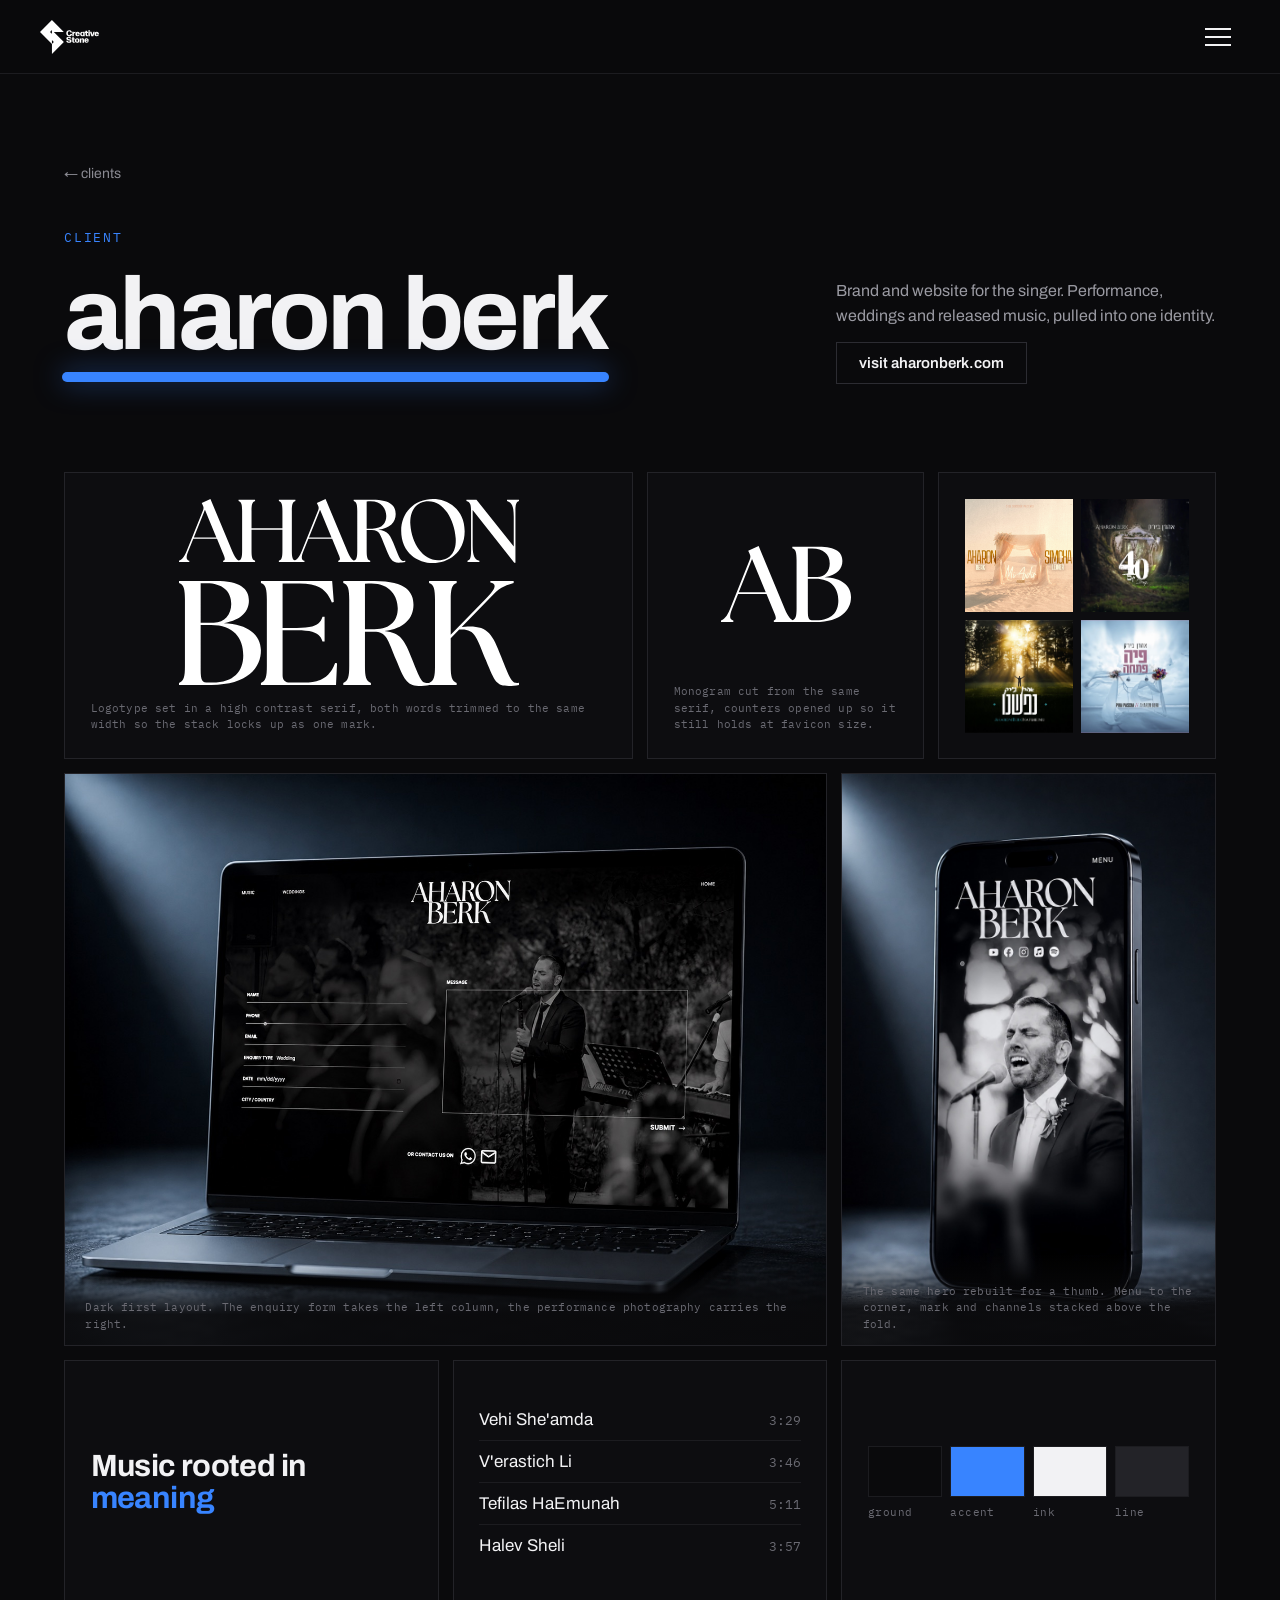
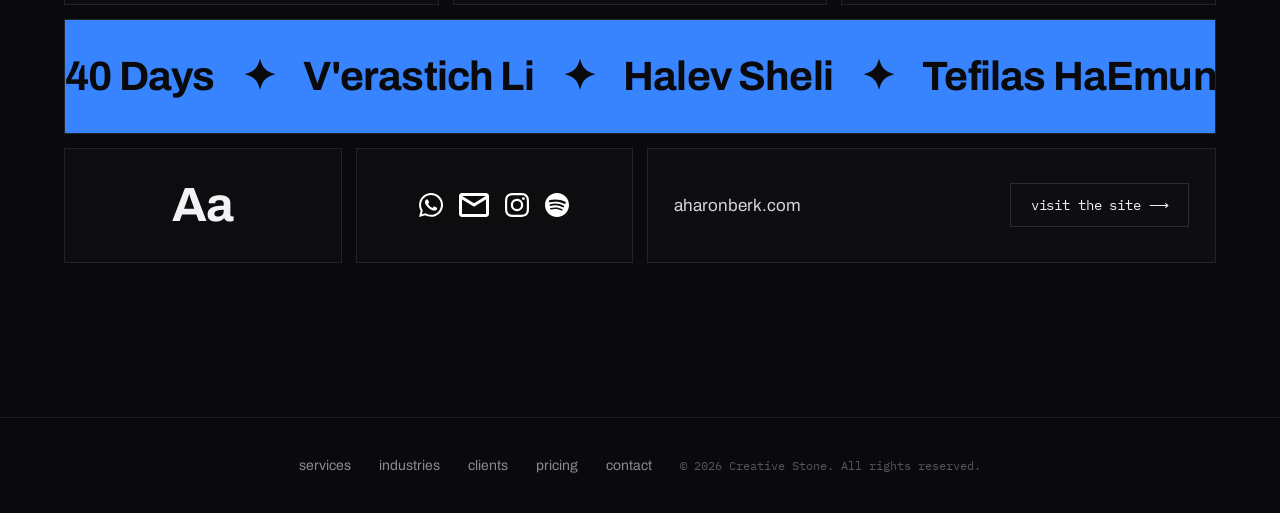
==== aharon-berk.html @ 6ad81738 "" ====
<!DOCTYPE html>
<html lang="en">
<head>
<meta charset="utf-8">
<meta name="viewport" content="width=device-width, initial-scale=1">
<title>Aharon Berk | Creative Stone</title>
<link rel="preconnect" href="https://fonts.googleapis.com">
<link rel="preconnect" href="https://fonts.gstatic.com" crossorigin>
<link href="https://fonts.googleapis.com/css2?family=Archivo:wght@400;500;600;700&family=IBM+Plex+Mono:wght@400;500&display=swap" rel="stylesheet">
<link rel="stylesheet" href="styles.css">
</head>
<body>

<!-- ============ NAV ============ -->
<!-- Same header/burger/drawer as the rest of the site; script.js drives all
     three off #siteHeader/#navToggle. -->
<header id="siteHeader" style="position: fixed; top: 0; left: 0; right: 0; z-index: 50; display: flex; align-items: center; justify-content: space-between; height: 74px; padding: 0 40px; background: rgba(10, 10, 12, 0.72); backdrop-filter: blur(16px); -webkit-backdrop-filter: blur(16px); border-bottom: 1px solid #1c1c20;">
  <a href="index.html" style="display: flex; align-items: center;">
    <img src="assets/logo.svg" alt="Creative Stone" style="height: 34px; width: auto; display: block;">
  </a>
  <div style="display: flex; align-items: center; gap: 10px;">
    <nav style="display: flex; align-items: center; gap: 0; overflow: hidden;">
      <a href="index.html#services" class="btn-outline nav-item" style="width: 150px; font-size: 20px; font-weight: 600; transition-delay: 0.18s;">
        <span class="nav-slide-label nav-slide-original">services</span>
        <span class="nav-slide-label nav-slide-duplicate">services</span>
      </a>
      <a href="index.html#industries" class="btn-outline nav-item" style="width: 170px; font-size: 20px; font-weight: 600; transition-delay: 0.12s;">
        <span class="nav-slide-label nav-slide-original">industries</span>
        <span class="nav-slide-label nav-slide-duplicate">industries</span>
      </a>
      <a href="clients.html" class="btn-outline nav-item" style="width: 135px; font-size: 20px; font-weight: 600; transition-delay: 0.06s;">
        <span class="nav-slide-label nav-slide-original">clients</span>
        <span class="nav-slide-label nav-slide-duplicate">clients</span>
      </a>
      <a href="plans.html" class="btn-outline nav-item" style="width: 135px; font-size: 20px; font-weight: 600; transition-delay: 0s;">
        <span class="nav-slide-label nav-slide-original">pricing</span>
        <span class="nav-slide-label nav-slide-duplicate">pricing</span>
      </a>
    </nav>
    <button id="navToggle" aria-expanded="false" aria-label="Toggle menu" style="background: none; border: none; cursor: pointer; display: flex; flex-direction: column; justify-content: center; align-items: center; gap: 6px; width: 44px; height: 44px; padding: 0; flex-shrink: 0;">
      <span class="burger-line"></span>
      <span class="burger-line"></span>
      <span class="burger-line"></span>
    </button>
  </div>
</header>

<!-- ============ CASE STUDY ============ -->
<main class="case-page">
  <a href="clients.html" class="case-back">&larr; clients</a>

  <div class="case-hero">
    <div>
      <p class="case-hero__eyebrow">client</p>
      <h1 class="case-hero__title">aharon berk</h1>
    </div>
    <div class="case-hero__meta">
      <p class="case-hero__note">Brand and website for the singer. Performance, weddings and released music, pulled into one identity.</p>
      <a href="https://aharonberk.com" class="btn-outline" target="_blank" rel="noopener noreferrer" style="padding: 12px 22px; font-size: 15px; font-weight: 600;">visit aharonberk.com</a>
    </div>
  </div>

  <div class="ab-bento">

    <figure class="ab-cell ab-cell--lockup reveal">
      <div class="ab-cell__body">
        <img class="ab-lockup-mark" src="assets/clients/aharon-berk/wordmark-aharon.svg" alt="Aharon logotype">
        <img class="ab-lockup-mark" src="assets/clients/aharon-berk/wordmark-berk.svg" alt="Berk logotype">
      </div>
      <p class="ab-caption">Logotype set in a high contrast serif, both words trimmed to the same width so the stack locks up as one mark.</p>
    </figure>

    <div class="ab-cell ab-cell--mark reveal">
      <div class="ab-cell__body">
        <img src="assets/clients/aharon-berk/monogram.svg" alt="AB monogram">
      </div>
      <p class="ab-caption">Monogram cut from the same serif, counters opened up so it still holds at favicon size.</p>
    </div>

    <div class="ab-cell ab-cell--releases reveal">
      <div class="ab-cell__body">
        <div class="ab-releases">
          <img src="assets/clients/aharon-berk/cover-mi-adir.jpg" alt="Mi Adir (Avdecha) cover" loading="lazy" decoding="async">
          <img src="assets/clients/aharon-berk/cover-40-days.webp" alt="40 Days cover" loading="lazy" decoding="async">
          <img src="assets/clients/aharon-berk/cover-nafsheinu.webp" alt="Nafsheinu cover" loading="lazy" decoding="async">
          <img src="assets/clients/aharon-berk/cover-piha-pascha.webp" alt="Piha Pascha cover" loading="lazy" decoding="async">
        </div>
      </div>
    </div>

    <!-- The site itself, desktop and mobile, from Pics/AB. -->
    <figure class="ab-cell ab-cell--screen reveal">
      <div class="ab-cell__body">
        <img src="assets/clients/aharon-berk/site-desktop.jpg" alt="aharonberk.com contact page on a laptop" loading="lazy" decoding="async">
      </div>
      <p class="ab-caption">Dark first layout. The enquiry form takes the left column, the performance photography carries the right.</p>
    </figure>

    <figure class="ab-cell ab-cell--screen-alt reveal">
      <div class="ab-cell__body">
        <img src="assets/clients/aharon-berk/site-mobile.jpg" alt="aharonberk.com home screen on a phone" loading="lazy" decoding="async">
      </div>
      <p class="ab-caption">The same hero rebuilt for a thumb. Menu to the corner, mark and channels stacked above the fold.</p>
    </figure>

    <div class="ab-cell ab-cell--say reveal">
      <div class="ab-cell__body">
        <p class="ab-say">Music rooted in <em>meaning</em></p>
      </div>
    </div>

    <div class="ab-cell ab-cell--tracks reveal">
      <div class="ab-cell__body">
          <div class="ab-track"><span>Vehi She'amda</span><span>3:29</span></div>
          <div class="ab-track"><span>V'erastich Li</span><span>3:46</span></div>
          <div class="ab-track"><span>Tefilas HaEmunah</span><span>5:11</span></div>
          <div class="ab-track"><span>Halev Sheli</span><span>3:57</span></div>
      </div>
    </div>

    <div class="ab-cell ab-cell--palette reveal">
      <div class="ab-cell__body">
        <div class="ab-swatches">
            <div class="ab-swatch"><i style="background: #0a0a0c;"></i><span>ground</span></div>
            <div class="ab-swatch"><i style="background: #3884ff;"></i><span>accent</span></div>
            <div class="ab-swatch"><i style="background: #f2f2f4;"></i><span>ink</span></div>
            <div class="ab-swatch"><i style="background: #232328;"></i><span>line</span></div>
        </div>
      </div>
    </div>

    <div class="ab-cell ab-cell--ticker reveal">
      <div class="ab-cell__body">
        <div class="ab-ticker">
          <div class="ab-ticker__run">
            <div><span>40 Days</span><span>&#10022;</span><span>V'erastich Li</span><span>&#10022;</span><span>Halev Sheli</span><span>&#10022;</span><span>Tefilas HaEmunah</span><span>&#10022;</span><span>Nafsheinu</span><span>&#10022;</span><span>Piha Pascha</span><span>&#10022;</span><span>Keitzad</span><span>&#10022;</span><span>Lecha Dodi</span><span>&#10022;</span></div>
            <div aria-hidden="true"><span>40 Days</span><span>&#10022;</span><span>V'erastich Li</span><span>&#10022;</span><span>Halev Sheli</span><span>&#10022;</span><span>Tefilas HaEmunah</span><span>&#10022;</span><span>Nafsheinu</span><span>&#10022;</span><span>Piha Pascha</span><span>&#10022;</span><span>Keitzad</span><span>&#10022;</span><span>Lecha Dodi</span><span>&#10022;</span></div>
          </div>
        </div>
      </div>
    </div>

    <div class="ab-cell ab-cell--type reveal">
      <div class="ab-cell__body">
        <span class="ab-type-specimen">Aa</span>
      </div>
    </div>

    <div class="ab-cell ab-cell--icons reveal">
      <div class="ab-cell__body">
        <img src="assets/clients/aharon-berk/icon-whatsapp.svg" alt="WhatsApp">
        <img src="assets/clients/aharon-berk/icon-email.svg" alt="Email">
        <img src="assets/clients/aharon-berk/icon-instagram.svg" alt="Instagram">
        <img src="assets/clients/aharon-berk/icon-spotify.svg" alt="Spotify">
      </div>
    </div>

    <div class="ab-cell ab-cell--site reveal">
      <div class="ab-cell__body">
        <span class="ab-site__url">aharonberk.com</span>
        <a class="ab-site__link" href="https://aharonberk.com" target="_blank" rel="noopener noreferrer">visit the site &#10230;</a>
      </div>
    </div>

  </div>

</main>

<footer style="border-top: 1px solid #1c1c20; padding: 40px; display: flex; flex-wrap: wrap; align-items: center; justify-content: center; gap: 20px 28px;">
  <nav style="display: flex; gap: 28px; font-size: 14px;">
    <a href="index.html#services" style="color: #8a8a92;">services</a>
    <a href="index.html#industries" style="color: #8a8a92;">industries</a>
    <a href="clients.html" style="color: #8a8a92;">clients</a>
    <a href="plans.html" style="color: #8a8a92;">pricing</a>
    <a href="index.html#contact" style="color: #8a8a92;">contact</a>
  </nav>
  <span style="font-family: 'IBM Plex Mono', monospace; font-size: 12px; color: #55555c;">&copy; 2026 Creative Stone. All rights reserved.</span>
</footer>

<script src="script.js"></script>
</body>
</html>
---- styles.css ----
/* One accent for the whole site: blue. It replaced the old purple/cyan pair —
   every spotlight (buttons, hero CTAs, the service grid, the cards below "what
   we do") is now the same blue glow over the same faint noise, so the
   interactive language reads as one system. --noise is shared by all of them;
   its alpha is deliberately low (.12) so it reads as grain, not static. */
:root {
  --accent: #3884ff;
  --accent-rgb: 56, 132, 255;
  --spotlight: var(--accent-rgb);
  --noise: url("data:image/svg+xml,%3Csvg xmlns='http://www.w3.org/2000/svg' width='120' height='120'%3E%3Cfilter id='n'%3E%3CfeTurbulence type='fractalNoise' baseFrequency='0.85' numOctaves='3' stitchTiles='stitch'/%3E%3CfeColorMatrix type='matrix' values='0 0 0 0 1 0 0 0 0 1 0 0 0 0 1 0 0 0 0.12 0'/%3E%3C/filter%3E%3Crect width='100%25' height='100%25' filter='url(%23n)'/%3E%3C/svg%3E");
}

/* ============ Blue noise spotlight (shared) ============
   The site's one hover treatment: a cursor-tracked blue radial glow (centred
   on --mx/--my, set by script.js on pointermove) blended with the shared noise
   grain. Tune per-element with --spot-size / --spot-a1 / --spot-a2 — buttons
   and grid cells use the strong default fill; large cards dial it down to a
   soft ambient wash. Content is lifted above the glow via the child rule. */
.noise-spot { position: relative; overflow: hidden; }
.noise-spot::before {
  content: "";
  position: absolute;
  inset: 0;
  pointer-events: none;
  opacity: 0;
  transition: opacity .3s ease;
  background:
    radial-gradient(circle var(--spot-size, 220px) at var(--mx, 50%) var(--my, 50%),
      rgba(var(--accent-rgb), var(--spot-a1, .9)),
      rgba(var(--accent-rgb), var(--spot-a2, .32)) 45%,
      transparent 72%),
    var(--noise);
  background-blend-mode: overlay;
}
.noise-spot:hover::before { opacity: 1; }
.noise-spot > * { position: relative; z-index: 1; }

/* ============ Scroll reveal (shared) ============
   Fade + drift up the first time an element scrolls into view. script.js adds
   .revealed via an IntersectionObserver; stagger siblings with an inline
   animation-delay.

   This deliberately uses an animation, NOT a transition: .reveal is applied to
   elements that declare their own transition for hover (
   .btn-primary), and those rules come later in the cascade — a transition-based
   reveal would be overridden by them and snap instead of fading. An animation
   runs on a separate channel, so both work. Don't "simplify" this back into a
   transition. */
.reveal { opacity: 0; }
.reveal.revealed { animation: reveal-in .9s cubic-bezier(0.16, 1, 0.3, 1) both; }
@keyframes reveal-in {
  from { opacity: 0; transform: translateY(36px); }
  to   { opacity: 1; transform: none; }
}
@media (prefers-reduced-motion: reduce) {
  .reveal { opacity: 1; }
  .reveal.revealed { animation: none; }
}
html { scroll-behavior: smooth; }
body { margin: 0; background: #0a0a0c; color: #f2f2f4; font-family: 'Archivo', sans-serif; -webkit-font-smoothing: antialiased; }
a { color: #f2f2f4; text-decoration: none; }
a:hover { color: var(--accent); }
* { box-sizing: border-box; }
input, select, button { font-family: 'Archivo', sans-serif; }
input::placeholder { color: #6a6a72; }

/* ============ HERO SLIDESHOW ============
   The intro section's background: eight portfolio pieces cross-fading on a
   shared 28s loop. Replaced the WebGL metaball canvas that used to sit here
   (shader.js is gone with it), so this is now pure CSS with no JS behind it.

   Each slide runs the same two animations and is offset by a negative
   animation-delay, one 3.5s slot apart (8 x 3.5 = the 28s loop). Negative
   delays mean every slide starts mid-cycle rather than all waiting their turn
   on first paint, so the loop is already running when the page opens.
   hero-fade holds a slide at full opacity for ~2.6s of its slot and cross-
   fades at the edges; hero-drift pushes it slowly larger the whole time so the
   image is never completely still. */
.hero-slides {
  position: absolute;
  inset: 0;
  overflow: hidden;
}
.hero-slides__img {
  position: absolute;
  inset: 0;
  width: 100%;
  height: 100%;
  object-fit: cover;
  opacity: 0;
  will-change: opacity, transform;
  animation: hero-fade 28s linear infinite, hero-drift 28s linear infinite;
}
.hero-slides__img:nth-child(1) { animation-delay: -28s, -28s; }
.hero-slides__img:nth-child(2) { animation-delay: -24.5s, -24.5s; }
.hero-slides__img:nth-child(3) { animation-delay: -21s, -21s; }
.hero-slides__img:nth-child(4) { animation-delay: -17.5s, -17.5s; }
.hero-slides__img:nth-child(5) { animation-delay: -14s, -14s; }
.hero-slides__img:nth-child(6) { animation-delay: -10.5s, -10.5s; }
.hero-slides__img:nth-child(7) { animation-delay: -7s, -7s; }
.hero-slides__img:nth-child(8) { animation-delay: -3.5s, -3.5s; }
@keyframes hero-fade {
  0%    { opacity: 0; }
  3.1%  { opacity: 1; }
  12.5% { opacity: 1; }
  15.6% { opacity: 0; }
  100%  { opacity: 0; }
}
@keyframes hero-drift {
  0%    { transform: scale(1.02); }
  15.6% { transform: scale(1.08); }
  100%  { transform: scale(1.08); }
}

/* Weighted to the left, where the headline sits — the metaball canvas used to
   mask itself out over the left 22% for the same reason. Without this the
   type lands on whatever the current photo happens to be. */
.hero-slides__scrim {
  position: absolute;
  inset: 0;
  pointer-events: none;
  background:
    linear-gradient(90deg,
      rgba(10, 10, 12, 0.97) 0%,
      rgba(10, 10, 12, 0.92) 24%,
      rgba(10, 10, 12, 0.62) 50%,
      rgba(10, 10, 12, 0.28) 76%,
      rgba(10, 10, 12, 0.10) 100%),
    linear-gradient(180deg,
      rgba(10, 10, 12, 0.55) 0%,
      rgba(10, 10, 12, 0) 22%,
      rgba(10, 10, 12, 0) 72%,
      rgba(10, 10, 12, 0.55) 100%);
}

/* Accent bar ricocheting down the right edge, carried over from the slideshow
   design: a hard-edged marker on a hairline rail, plus a wide blurred glow
   running the same timing so the light appears to travel with it. */
.hero-beam { position: absolute; inset: 0; pointer-events: none; }
.hero-beam__rail {
  position: absolute;
  right: 34px;
  top: 10%;
  bottom: 10%;
  width: 6px;
  background: rgba(255, 255, 255, 0.14);
  overflow: hidden;
}
.hero-beam__bar {
  position: absolute;
  left: 0;
  width: 100%;
  height: 24%;
  background: var(--accent);
  box-shadow: 0 0 24px 4px var(--accent);
  animation: hero-ricochet 7s cubic-bezier(0.65, 0, 0.35, 1) infinite;
}
/* Tracks the rail's box exactly, but the glow itself is allowed to bleed well
   outside it (no overflow clipping) — that spill is what reads as light
   thrown onto the photo rather than a lit strip. */
.hero-beam__glow {
  position: absolute;
  right: 34px;
  top: 10%;
  bottom: 10%;
  width: 6px;
}
.hero-beam__glow::before {
  content: "";
  position: absolute;
  left: -220px;
  right: -60px;
  height: 24%;
  background: radial-gradient(ellipse at 78% 50%,
    var(--accent) 0%,
    rgba(56, 132, 255, 0.5) 35%,
    rgba(56, 132, 255, 0) 72%);
  filter: blur(46px);
  opacity: 0.95;
  animation: hero-ricochet 7s cubic-bezier(0.65, 0, 0.35, 1) infinite;
}
@keyframes hero-ricochet {
  0%   { top: 0%; }
  50%  { top: calc(100% - 22%); }
  100% { top: 0%; }
}

/* Narrow screens: the headline stops being a left-hand column and spans the
   full width, so a left-weighted scrim no longer protects it — it just lands
   on whatever is in the middle of the photo. Swap to a mostly-vertical scrim
   that darkens the whole frame behind the type, and pull the beam in tight to
   the edge so it stops cutting through the composition. */
@media (max-width: 720px) {
  .hero-slides__scrim {
    background:
      linear-gradient(180deg,
        rgba(10, 10, 12, 0.72) 0%,
        rgba(10, 10, 12, 0.55) 30%,
        rgba(10, 10, 12, 0.62) 62%,
        rgba(10, 10, 12, 0.92) 100%),
      linear-gradient(90deg,
        rgba(10, 10, 12, 0.55) 0%,
        rgba(10, 10, 12, 0.28) 60%,
        rgba(10, 10, 12, 0.20) 100%);
  }
  .hero-beam__rail { right: 14px; width: 4px; }
  .hero-beam__glow { right: 14px; width: 4px; }
  .hero-beam__glow::before { left: -120px; right: -30px; filter: blur(34px); opacity: 0.75; }
}

/* Reduced motion: hold the first piece of work, drop the loop and the beam. */
@media (prefers-reduced-motion: reduce) {
  .hero-slides__img { animation: none; opacity: 0; transform: scale(1.02); }
  .hero-slides__img:nth-child(1) { opacity: 1; }
  .hero-beam__bar,
  .hero-beam__glow::before { animation: none; top: 38%; }
}

/* ============ HERO panel slide-over ============
   The hero (portfolio slideshow + CTAs) rises over the photo section above it like
   a panel: the negative margin-top pulls it up into the previous section, and
   the opaque background + upward shadow make it read as a sheet floating over.
   script.js scrubs --slide-radius on scroll — rounded corners while the panel
   is arriving from below, flattening to 0 once it has scrolled up to fill the
   viewport. Reduced motion just leaves it lightly rounded. */
.hero-panel {
  z-index: 2;
  margin-top: -14vh;
  background: #0a0a0c;
  border-top-left-radius: var(--slide-radius, 32px);
  border-top-right-radius: var(--slide-radius, 32px);
  box-shadow: 0 -34px 70px -24px rgba(0, 0, 0, 0.75);
}

/* ============ BRANDS strip ============
   Sits directly under the intro hero (#top) on the same dark ground, before
   the black-and-white photo rail, so it reads as a continuation of the hero
   rather than a new section. Logos are plain white art of wildly different
   native aspect ratios (see assets/companies), so each sits inside a
   same-size .brands__logo-box (object-fit-style contain via max-width/
   max-height) rather than being sized directly — that's what keeps them
   reading as "about the same size" despite the source art not matching. */
.brands {
  position: relative;
  z-index: 2;
  background: #0a0a0c;
  /* Asymmetric on purpose: the top padding separates the strip from the hero,
     but the bottom one stacks with the photo rail's own lead-in below, so it
     stays small — together they used to read as a screenful of nothing between
     the logos and the first photo. */
  padding: clamp(56px, 7vw, 100px) clamp(24px, 5vw, 72px) clamp(28px, 3vw, 44px);
}
.brands__inner { max-width: 1240px; margin: 0 auto; }
.brands__label {
  margin: 0 0 clamp(28px, 3.5vw, 44px);
  font-family: 'IBM Plex Mono', monospace;
  font-size: 12px;
  letter-spacing: 0.14em;
  text-transform: uppercase;
  text-align: center;
  color: #6b6b72;
}
.brands__row {
  display: flex;
  flex-wrap: wrap;
  align-items: center;
  justify-content: center;
  gap: clamp(28px, 4vw, 56px);
}
.brands__logo-box {
  display: flex;
  align-items: center;
  justify-content: center;
  width: clamp(96px, 10vw, 140px);
  height: clamp(40px, 4.4vw, 56px);
}

/* The 50% → 100% reveal, cascading left to right.

   This is time-based (a keyframe animation fired when the strip scrolls into
   view), NOT scrubbed off scroll position. A scroll-scrubbed fade finishes
   while you are still moving, so by the time you stop and actually look at the
   logos they are already at full opacity and nothing appears to happen — the
   animation is invisible at any normal scrolling speed. Firing it on entry
   means it plays out in front of you however fast you got there.

   script.js adds .brands-armed (so no-JS visitors never get stuck at 50%) and
   toggles .is-revealed as the row enters/leaves the viewport. */
.brands__row.brands-armed .brands__logo-box { opacity: 0.5; }
.brands__row.brands-armed.is-revealed .brands__logo-box {
  animation: brands-fade-in 0.85s cubic-bezier(0.16, 1, 0.3, 1) both;
}
.brands__row.brands-armed.is-revealed .brands__logo-box:nth-child(1) { animation-delay: 0s; }
.brands__row.brands-armed.is-revealed .brands__logo-box:nth-child(2) { animation-delay: 0.11s; }
.brands__row.brands-armed.is-revealed .brands__logo-box:nth-child(3) { animation-delay: 0.22s; }
.brands__row.brands-armed.is-revealed .brands__logo-box:nth-child(4) { animation-delay: 0.33s; }
.brands__row.brands-armed.is-revealed .brands__logo-box:nth-child(5) { animation-delay: 0.44s; }
.brands__row.brands-armed.is-revealed .brands__logo-box:nth-child(6) { animation-delay: 0.55s; }
@keyframes brands-fade-in {
  from { opacity: 0.5; }
  to   { opacity: 1; }
}
.brands__logo {
  display: block;
  width: auto;
  height: auto;
  max-width: 100%;
  max-height: 100%;
}
@media (prefers-reduced-motion: reduce) {
  .brands__row.brands-armed .brands__logo-box { opacity: 1; animation: none; }
}

/* ============ TIC-TAC-TOE service board ============
   Replaces the old auto-scrolling ticker. A 3x3 hash grid is pinned in a
   tall section; script.js computes scroll progress through that section and
   toggles .is-placed on each cell, so the nine service tokens pop in one at
   a time as you scroll. Hovering a cell lights a cursor-tracked blue noise
   spotlight (see .ttt__cell::before). */
.ttt {
  position: relative;
  height: 220vh;                 /* scroll room for the pinned board */
  background: #0d0d10;
  border-top: 1px solid #1c1c20;
  border-bottom: 1px solid #1c1c20;
}
.ttt__pin {
  position: sticky;
  top: 0;
  height: 100vh;
  display: flex;
  align-items: center;
  justify-content: center;
  overflow: hidden;
  padding: clamp(16px, 2.5vw, 36px);
  box-sizing: border-box;
}
/* The board fills the whole pinned viewport as a full-bleed lattice: script.js
   sizes the columns/rows to the screen and drops empty cells around a centred
   3x3 block, so the nine service tokens sit in the middle of a grid that runs
   edge to edge. The template values below are just a pre-JS fallback. */
.ttt__grid {
  position: relative;
  width: 100%;
  height: 100%;
  display: grid;
  grid-template-columns: repeat(3, 1fr);
  grid-template-rows: repeat(3, 1fr);
  will-change: transform, opacity;   /* scaled + faded in by script.js on scroll */
  /* Opacity feather: the lattice is one uniform colour, faded out radially the
     further a cell sits from the centre. The solid core reaches ~62% so the
     centred 3x3 token block (spans ~60% of the shorter side) stays fully
     visible; only the surrounding filler cells fade to the edges. */
  -webkit-mask-image: radial-gradient(ellipse 50% 50% at 50% 50%, #000 62%, transparent 100%);
          mask-image: radial-gradient(ellipse 50% 50% at 50% 50%, #000 62%, transparent 100%);
}
/* Filler cells around the content block: grid lines only — never hover-lit,
   pickable, or animated. */
.ttt__cell--empty { pointer-events: none; }
/* Every cell carries its own full stroke, drawn as an inset box-shadow so
   adjacent edges sit flush (no layout offset, no doubled lines). Every cell —
   filler or placed — uses the one uniform stroke colour; the radial mask on
   .ttt__grid is what feathers them out toward the edges. */
.ttt__cell {
  position: relative;
  overflow: hidden;              /* clips the hover + selected fills to the cell */
  display: flex;
  align-items: center;
  justify-content: center;
  text-align: center;
  padding: 8px;
  box-shadow: inset 0 0 0 1px #34343f;
  transition: box-shadow .4s ease;
}
.ttt__cell.is-placed {
  z-index: 2;                    /* keep placed cells above their neighbours */
  cursor: pointer;              /* placed cells are pickable */
}

/* Persistent blue fill on a picked cell — the same blue-noise wash the buttons
   flash on hover, but centred, full-cell, and latched on. Lives on ::after so
   it can fade in; the token span sits above it via z-index (below). */
.ttt__cell::after {
  content: "";
  position: absolute;
  inset: 0;
  pointer-events: none;
  opacity: 0;
  transition: opacity .4s ease;
  background:
    radial-gradient(circle at 50% 44%,
      rgba(var(--accent-rgb), .62),
      rgba(var(--accent-rgb), .30) 55%,
      rgba(var(--accent-rgb), .12) 100%),
    var(--noise);
  background-blend-mode: overlay;
}
/* Picked: the cell goes the same flat brand blue the pricing band and contact
   section use as their ground, so a selection reads as a solid blue tile
   rather than a glow. Black type on it, matching how every other blue
   surface on the site is set. */
.ttt__cell.is-selected::after {
  opacity: 1;
  background: var(--accent);
}
.ttt__cell.is-selected {
  box-shadow: inset 0 0 0 1.5px var(--accent);
  z-index: 3;                    /* the lit stroke wins over placed neighbours */
}
.ttt__cell.is-selected span { color: #0a0a0c; }
/* Blue noise spotlight on hover: a cursor-tracked radial glow whose centre
   follows --mx/--my (set by script.js on pointermove) blended with a fine
   noise texture — the same trick as the site's buttons, tinted blue and
   scoped to the hovered service cell. The token span sits above it (its own
   transform gives it a stacking context). */
.ttt__cell::before {
  content: "";
  position: absolute;
  inset: 0;
  pointer-events: none;
  opacity: 0;
  transition: opacity .3s ease;
  background:
    radial-gradient(circle 170px at var(--mx, 50%) var(--my, 50%), rgba(var(--accent-rgb), .9), rgba(var(--accent-rgb), .32) 45%, transparent 72%),
    var(--noise);
  background-blend-mode: overlay;
}
.ttt__cell:hover::before { opacity: 1; }
.ttt__cell span {
  position: relative;
  z-index: 2;                    /* keep the label above the hover/selected fills */
  font-family: 'IBM Plex Mono', monospace;
  font-size: clamp(10px, 1.1vw, 16px);
  letter-spacing: 0.06em;
  line-height: 1.25;             /* readable when a long label wraps to 2 lines */
  text-transform: uppercase;
  color: #cfcfd4;
  opacity: 0;
  transition: opacity .5s ease,
              color .3s ease;
}
.ttt__cell.is-placed span { opacity: 1; }
.ttt__cell:hover span { color: #ffffff; }

/* No pinning / scrubbing when motion is reduced — show the finished board. */
@media (prefers-reduced-motion: reduce) {
  .ttt { height: auto; }
  .ttt__pin { position: static; height: auto; padding: 96px 0; }
  .ttt__cell span { opacity: 1; transform: none; }
}

/* ============ SERVICE PICKER TRAY ============
   Fixed rail, right-of-centre, that slides in the moment a service is picked
   on the grid and rides the scroll all the way to the contact form. Flat and
   sharp-cornered like the rest of the site, blue-accented, mono labels. The
   selection lives in localStorage; see the #svcTray module in script.js. */
.svc-tray {
  position: fixed;
  top: 50%;
  right: 20px;
  transform: translate(calc(100% + 28px), -50%);   /* parked off-screen right */
  z-index: 40;
  width: 232px;
  max-width: calc(100vw - 40px);
  background: rgba(14, 14, 18, 0.92);
  backdrop-filter: blur(8px);
  -webkit-backdrop-filter: blur(8px);
  border: 1px solid #26262c;
  box-shadow: 0 20px 50px -20px rgba(0, 0, 0, 0.8);
  padding: 16px;
  display: flex;
  flex-direction: column;
  gap: 12px;
  opacity: 0;
  transition: transform .45s cubic-bezier(0.16, 1, 0.3, 1), opacity .3s ease;
}
.svc-tray.is-open { transform: translate(0, -50%); opacity: 1; }
.svc-tray[hidden] { display: none; }        /* fully removed when never opened */

.svc-tray__head {
  display: flex;
  align-items: center;
  justify-content: space-between;
  gap: 10px;
  padding-bottom: 10px;
  border-bottom: 1px solid #26262c;
}
.svc-tray__title {
  font-family: 'IBM Plex Mono', monospace;
  font-size: 12px;
  letter-spacing: 0.12em;
  text-transform: uppercase;
  color: #9a9aa2;
}
.svc-tray__count {
  display: inline-flex;
  align-items: center;
  justify-content: center;
  min-width: 20px;
  height: 20px;
  padding: 0 6px;
  margin-left: 6px;
  border-radius: 999px;
  background: rgba(var(--accent-rgb), .18);
  border: 1px solid rgba(var(--accent-rgb), .55);
  color: #fff;
  font-size: 12px;
}
.svc-tray__clear {
  display: inline-flex;
  align-items: center;
  justify-content: center;
  width: 30px;
  height: 30px;
  padding: 0;
  background: transparent;
  border: 1px solid #2c2c32;
  color: #cfcfd4;
  cursor: pointer;
  transition: color .15s ease, border-color .15s ease, background .15s ease;
}
.svc-tray__clear:hover,
.svc-tray__clear:focus-visible {
  color: #fff;
  border-color: rgb(var(--accent-rgb));
  background: rgba(var(--accent-rgb), .14);
}

.svc-tray__list {
  list-style: none;
  margin: 0;
  padding: 0;
  display: flex;
  flex-direction: column;
  gap: 8px;
  max-height: 40vh;
  overflow-y: auto;
}
.svc-tray__item {
  display: flex;
  align-items: center;
  justify-content: space-between;
  gap: 8px;
  padding: 8px 10px;
  background: rgba(var(--accent-rgb), .10);
  border: 1px solid rgba(var(--accent-rgb), .45);
  font-size: 13px;
  color: #eef1f6;
  animation: reveal-in .4s cubic-bezier(0.16, 1, 0.3, 1) both;
}
.svc-tray__item button {
  flex: none;
  width: 18px;
  height: 18px;
  line-height: 1;
  padding: 0;
  background: transparent;
  border: 0;
  color: #9fbcff;
  font-size: 16px;
  cursor: pointer;
  transition: color .15s ease;
}
.svc-tray__item button:hover { color: #fff; }

.svc-tray__cta {
  text-align: center;
  padding: 11px 14px;
  border: 1px solid #2c2c32;
  color: #f2f2f4;
  font-size: 14px;
  font-weight: 600;
  transition: color .15s ease, border-color .15s ease, background .15s ease;
}
.svc-tray__cta:hover {
  color: #fff;
  border-color: rgb(var(--accent-rgb));
  background: rgba(var(--accent-rgb), .14);
}

/* On narrow screens the rail docks to the bottom edge as a full-width bar. */
@media (max-width: 640px) {
  .svc-tray {
    top: auto;
    bottom: 0;
    right: 0;
    left: 0;
    width: 100%;
    max-width: none;
    border-left: 0;
    border-right: 0;
    border-bottom: 0;
    transform: translateY(calc(100% + 28px));
  }
  .svc-tray.is-open { transform: translateY(0); }
  .svc-tray__list { max-height: 30vh; }
}

@media (prefers-reduced-motion: reduce) {
  .svc-tray { transition: opacity .2s ease; }
  .svc-tray__item { animation: none; }
}

/* Summary of the picked services shown inside the contact form. */
/* Picked services, carried down from the board into the contact form. The
   wrapper is deliberately unstyled — the tags themselves are the black
   boxes, so they read directly against the blue of the contact section
   rather than sitting in a black box inside a black box. */
.svc-picked {
  display: flex;
  flex-direction: column;
  gap: 14px;
  padding: 0;
  background: none;
  border: 0;
}
.svc-picked[hidden] { display: none; }
.svc-picked__label {
  font-family: 'IBM Plex Mono', monospace;
  font-size: 13px;
  letter-spacing: 0.12em;
  text-transform: uppercase;
  color: rgba(10, 10, 12, 0.72);
}
.svc-picked__chips { display: flex; flex-wrap: wrap; gap: 10px; }
.svc-picked__chip {
  display: inline-flex;
  align-items: center;
  gap: 12px;
  padding: 12px 14px 12px 20px;
  border-radius: 10px;         /* the one rounded thing on an otherwise sharp page */
  background: #0a0a0c;
  border: 0;
  font-size: 15px;
  font-weight: 500;
  color: var(--accent);
}
/* Per-tag remove, so a service can be dropped without going back to the board. */
.svc-picked__remove {
  display: flex;
  align-items: center;
  justify-content: center;
  width: 22px;
  height: 22px;
  padding: 0;
  border: 0;
  border-radius: 6px;
  background: rgba(var(--accent-rgb), 0.16);
  color: var(--accent);
  font-size: 16px;
  line-height: 1;
  cursor: pointer;
  transition: background-color .2s ease, color .2s ease;
}
.svc-picked__remove:hover,
.svc-picked__remove:focus-visible {
  background: var(--accent);
  color: #0a0a0c;
}

/* Interactive elements — base + hover/focus states live here since inline
   styles can't be overridden by pseudo-classes in an external stylesheet.
   Buttons are flat, sharp-cornered rectangles at rest (border-radius: 0 is
   set inline per-instance in the HTML). On hover, a cursor-tracking spotlight
   (cyan on .btn-outline, purple on the rest — see --spotlight override below)
   with a noise texture reveals itself via a ::before layer whose position is
   driven by the --mx/--my custom properties (set by script.js on
   pointermove). isolation: isolate gives each button its own stacking
   context so the ::before's z-index: -1 is scoped to that button (painting
   above its own flat background, below its text) — without it, a negative
   z-index resolves against the nearest ancestor stacking context instead
   (here, effectively the page background), which is why the spotlight was
   only visible on .btn-outline (transparent fill hid nothing) and invisible
   on the other three (their opaque flat fill painted over it). */

.btn-nav-cta, .btn-primary, .btn-outline, .btn-dark {
  position: relative;
  isolation: isolate;
  overflow: hidden;
  transition: background .15s ease, color .15s ease, border-color .15s ease;
}

.btn-nav-cta::before, .btn-primary::before, .btn-outline::before, .btn-dark::before {
  content: "";
  position: absolute;
  inset: 0;
  z-index: -1;
  pointer-events: none;
  opacity: 0;
  transition: opacity .25s ease;
  background:
    radial-gradient(circle 140px at var(--mx, 50%) var(--my, 50%), rgba(var(--spotlight), .9), rgba(var(--spotlight), .35) 45%, transparent 72%),
    var(--noise);
  background-blend-mode: overlay;
}
.btn-nav-cta:hover::before, .btn-nav-cta:focus-visible::before,
.btn-primary:hover::before, .btn-primary:focus-visible::before,
.btn-outline:hover::before, .btn-outline:focus-visible::before,
.btn-dark:hover::before, .btn-dark:focus-visible::before {
  opacity: 1;
}

/* All four buttons share one look — the old .btn-outline base (transparent
   fill, thin gray border, light text) — and one blue spotlight, inherited
   from --spotlight in :root. */
.btn-nav-cta,
.btn-primary,
.btn-outline,
.btn-dark {
  background: transparent;
  border-width: 1px;
  border-style: solid;
  border-color: #2c2c32;
  color: #f2f2f4;
}
.btn-nav-cta:hover, .btn-nav-cta:focus-visible,
.btn-primary:hover, .btn-primary:focus-visible,
.btn-outline:hover, .btn-outline:focus-visible,
.btn-dark:hover, .btn-dark:focus-visible {
  border-color: rgb(var(--spotlight));
  color: #ffffff;
}

/* ============ HERO CTAs ============
   Two oversized call-to-action buttons pinned to the bottom-right of the
   hero, overlapping the 3D logo. At rest each shows its text label plus an
   up-right arrow. On hover the label slides up and out of view while an
   animated icon rises into its place — a ringing phone on the purple "fit
   call" button, a pair of blinking eyes on the "see what we do" button.
   The label/icon share one fixed-height slot (.hero-cta__text) and are
   stacked so one exits as the other enters (the morph). */
/* The pair sits side by side, centred, a good drop below the statement, and
   rides the scroll in two steps driven by script.js:
     .is-docked  — pinned flush to the bottom edge of the screen, at full size,
                   picked up as they rise into view and held all through the hero
     .is-compact — scrolled past the hero, so they shrink into a small dock and
                   follow you down the rest of the page
   Fixed rather than sticky, because a sticky element can't outlive its own
   section and these have to. .hero-cta-slot keeps their space in the panel so
   nothing jumps at the moment they go fixed. Scaling (rather than restyling)
   is what shrinks them, so the button internals — the fixed-height morph slot
   included — can't reflow on the way down. */
.hero-cta-slot {
  margin-top: clamp(80px, 16vh, 190px);
}
/* Pinned to the bottom-right of the viewport at all times — visible from the
   moment the page loads through the very bottom of the page, and matches
   .hero-cta-group.is-docked's position exactly so nothing jumps once
   script.js applies that class. Fixed outright (not tucked inside a section)
   so no ancestor's overflow:hidden can ever clip it as you scroll. */
.hero-cta-slot--intro {
  position: fixed;
  right: 40px;
  bottom: 0;
  margin-top: 0;
  width: max-content;          /* shrink to the buttons' own natural size — never crops their text */
  max-width: calc(100vw - 80px);
  z-index: 40;                 /* under the fixed header (50) */
}
.hero-cta-group {
  --dock-scale: 0.62;
  position: relative;
  z-index: 3;
  display: flex;
  gap: clamp(16px, 1.6vw, 24px);
  align-items: stretch;
  justify-content: flex-end;
  margin: 0 0 0 auto;          /* pushed to the right edge of the panel */
  transform-origin: bottom right;
  /* Composed from two variables rather than each state redeclaring transform:
     the shrink (.is-compact) and the drop-away (.is-hidden) can be in effect
     at the same time, and a second transform declaration would just replace
     the first instead of combining with it. */
  transform: translateY(var(--cta-drop, 0)) scale(var(--cta-scale, 1));
  transition: transform .55s cubic-bezier(0.16, 1, 0.3, 1), opacity .4s ease;
}
.hero-cta-group.is-docked {
  position: fixed;
  left: auto;
  right: 40px;                 /* matches the panel's 40px side padding */
  bottom: 0;
  z-index: 40;                 /* under the fixed header (50) */
  pointer-events: none;        /* the strip must not eat clicks */
}
.hero-cta-group.is-compact {
  --cta-scale: var(--dock-scale);
}
/* Contact form in view: the buttons have done their job, so they drop out
   rather than sit on top of the form they were pointing at. */
.hero-cta-group.is-hidden {
  --cta-drop: 160%;
  opacity: 0;
  pointer-events: none;
}
/* .hero-cta re-enables pointer events for the docked strip, so it has to be
   switched off here too — otherwise the faded-out buttons still swallow
   clicks meant for the form underneath. */
.hero-cta-group.is-hidden .hero-cta { pointer-events: none; }
@media (prefers-reduced-motion: reduce) {
  .hero-cta-group { transition: opacity .4s ease; }
}

/* flex: 0 0 auto — each button sizes to its own label, so "book a 15-minute
   fit call" is naturally wider than "see what we do" rather than both being
   forced into an equal share of a fixed row width (that only made sense when
   this sat centered in a wide, shared-width row; parked in a corner now, each
   button should just hug its own text). */
.hero-cta {
  position: relative;
  isolation: isolate;
  flex: 0 0 auto;
  display: flex;
  align-items: center;
  justify-content: space-between;
  gap: clamp(16px, 1.6vw, 40px);
  padding: clamp(22px, 2.2vw, 34px) clamp(24px, 2.6vw, 42px);
  pointer-events: auto;        /* the docked group turns pointer events off */
  background: rgba(13, 13, 16, 0.5);
  backdrop-filter: blur(12px);
  -webkit-backdrop-filter: blur(12px);
  color: #f2f2f4;
  font-size: clamp(17px, 1.9vw, 30px);
  font-weight: 600;
  letter-spacing: -0.01em;
  line-height: 1;
  white-space: nowrap;
  opacity: 0;
  transform: translateY(42px);
  animation: hero-cta-in .7s cubic-bezier(0.16, 1, 0.3, 1) forwards;
  transition: color .2s ease;
}
/* Rise in one after another, beneath the 3D logo, once the hero settles. */
.hero-cta:nth-child(1) { animation-delay: .35s; }
.hero-cta:nth-child(2) { animation-delay: .5s; }
.hero-cta:hover { color: #ffffff; }

@keyframes hero-cta-in {
  from { opacity: 0; transform: translateY(42px); }
  to   { opacity: 1; transform: translateY(0); }
}

/* Resting look: a thin grey stroke drawn by the ::before ring (the "fill the
   box, then punch out the content box" mask trick, so it reads as a border
   without being one). On hover, instead of lighting that stroke, ::after
   fills the button with the same cursor-tracked blue noise spotlight as the
   grid service cells — a blue radial glow centred on --mx/--my (set by
   script.js on pointermove) blended with a faint noise texture. The label and
   arrow sit above the fill via z-index (below). */
.hero-cta::before {
  content: "";
  position: absolute;
  inset: 0;
  padding: 2px;
  -webkit-mask: linear-gradient(#000 0 0) content-box, linear-gradient(#000 0 0);
  -webkit-mask-composite: xor;
          mask: linear-gradient(#000 0 0) content-box, linear-gradient(#000 0 0);
          mask-composite: exclude;
  background: #2c2c32;
  pointer-events: none;
}
.hero-cta::after {
  content: "";
  position: absolute;
  inset: 0;
  pointer-events: none;
  opacity: 0;
  transition: opacity .3s ease;
  background:
    radial-gradient(circle 240px at var(--mx, 50%) var(--my, 50%), rgba(var(--accent-rgb), .9), rgba(var(--accent-rgb), .32) 45%, transparent 72%),
    var(--noise);
  background-blend-mode: overlay;
}
.hero-cta:hover::after { opacity: 1; }
/* Keep the label/icon and arrow above the blue fill. */
.hero-cta__text { z-index: 1; }
.hero-cta__arrow { position: relative; z-index: 1; }

/* the morph slot — fixed height so the swap doesn't reflow the button;
   overflow: hidden clips the label sliding out and the icon rising in (this
   clip lives here, not on .hero-cta, so the stroke rings aren't cut off). */
.hero-cta__text {
  position: relative;
  flex: 1;
  height: 40px;
  display: flex;
  align-items: center;
  overflow: hidden;
}
.hero-cta__label {
  transition: opacity .25s ease, transform .4s cubic-bezier(0.16, 1, 0.3, 1);
}
.hero-cta:hover .hero-cta__label {
  opacity: 0;
  transform: translateY(-140%);
}
.hero-cta__hover {
  position: absolute;
  left: 0;
  top: 50%;
  transform: translateY(20px);
  opacity: 0;
  transition: opacity .25s ease, transform .4s cubic-bezier(0.16, 1, 0.3, 1);
}
.hero-cta:hover .hero-cta__hover {
  opacity: 1;
  transform: translateY(-50%);
}
.hero-cta__hover--phone svg { width: 40px; height: 40px; display: block; }
.hero-cta__hover--eyes svg { width: 64px; height: 40px; display: block; }

.hero-cta__arrow svg {
  width: 34px;
  height: 34px;
  display: block;
  flex-shrink: 0;
  transition: transform .3s cubic-bezier(0.16, 1, 0.3, 1);
}
.hero-cta:hover .hero-cta__arrow svg { transform: translate(5px, -5px); }

/* ringing phone: rock rapidly side to side while hovered */
@keyframes phone-ring {
  0%, 62%, 100% { transform: rotate(0deg); }
  8%, 24%, 40%  { transform: rotate(-16deg); }
  16%, 32%, 48% { transform: rotate(16deg); }
}
.hero-cta:hover .hero-cta__hover--phone svg {
  transform-box: fill-box;
  transform-origin: center;
  animation: phone-ring 1.1s ease-in-out infinite;
}

/* blinking eyes: squash vertically for a beat, on a slow loop */
@keyframes eyes-blink {
  0%, 40%, 46%, 100% { transform: scaleY(1); }
  43% { transform: scaleY(0.08); }
}
.hero-cta:hover .hero-cta__hover--eyes svg {
  transform-box: fill-box;
  transform-origin: center;
  animation: eyes-blink 2.8s ease-in-out infinite;
}

/* ---- Hero CTAs on mobile ----
   On a wide screen the two buttons hug their own labels on one nowrap line and
   sit in the bottom-right corner. On a phone "book a 15-minute fit call" alone
   is wider than the viewport, so side by side they overflow the screen edge.
   Below 720px the pair becomes a full-width bottom bar instead: two equal
   halves (flex: 1 1 0 — equal share is right here, where they share the width
   rather than a corner), labels allowed to wrap onto two lines, and the arrows
   dropped so the width goes to the text. Everything script.js drives —
   .is-docked, .is-hidden — keeps working untouched; only the shrink step is
   switched off, because a bar that already spans the screen has nothing left to
   shrink into and scaling from bottom-right would just pull it off-centre. */
@media (max-width: 720px) {
  .hero-cta-slot--intro {
    left: 0;
    right: 0;
    width: auto;
    max-width: none;
  }
  .hero-cta-group {
    --dock-scale: 1;             /* no compact step — see note above */
    gap: 0;
    justify-content: stretch;
    align-items: stretch;
    margin: 0;
    padding-bottom: env(safe-area-inset-bottom, 0px);
    transform-origin: bottom center;
  }
  .hero-cta-group.is-docked {
    left: 0;
    right: 0;
  }
  .hero-cta {
    flex: 1 1 0;
    min-width: 0;                /* let a flex item actually shrink below its text width */
    gap: 0;
    padding: 18px 16px;
    justify-content: center;
    text-align: center;
    font-size: clamp(14px, 4vw, 18px);
    line-height: 1.2;
    white-space: normal;         /* two lines beats a clipped one */
    background: rgba(13, 13, 16, 0.82);
  }
  /* The morph slot is a fixed 40px on desktop so the label/icon swap can't
     reflow the button, and it clips the label sliding out. Wrapped text needs
     room instead, so here it grows to fit and the clip comes off — a third
     line on a very narrow phone should push the button taller, not vanish.
     The swap it was clipping is hover-only and never fires on touch. */
  .hero-cta__text {
    flex: 0 1 auto;
    height: auto;
    min-height: 2.4em;
    overflow: visible;
    justify-content: center;
    text-align: center;
  }
  .hero-cta__arrow { display: none; }
}

/* ============ "What we do" and everything below ============
   This half of the page speaks the same language as the grid and buttons
   above: flat and sharp-cornered (no radii), hairline #26262c rules instead of
   soft filled cards, mono uppercase eyebrows, and the single blue noise
   spotlight on anything hoverable. The spotlight is tuned per surface via
   --spot-size/--spot-a1/--spot-a2 — small and strong on buttons, wide and
   faint on big cards so it reads as an ambient wash following the cursor. */

/* The "what we do" column. The cards used to pin and deal onto a sticky pile;
   now they're a plain flex stack that scrolls normally — 1200px wide,
   left-aligned, 24px between items — and each block fades up on its own as it
   comes into view (.reveal) instead of stacking. */
.svc-stack {
  display: flex;
  flex-flow: column;
  place-content: flex-start;
  align-items: flex-start;
  gap: 24px;
  width: 100%;
  max-width: 1200px;
  height: min-content;
  margin: 0 auto;
  padding: 100px 24px 80px;
  position: relative;
  overflow: visible;
}
/* Each quote block. align-items: flex-start on the stack would otherwise
   shrink these to their content width, so they claim the full column. */
.svc-card {
  --spot-size: 520px;
  --spot-a1: .16;
  --spot-a2: .05;
  width: 100%;
  border: 1px solid #26262c;
  transition: border-color .3s ease;
}
.svc-card:hover { border-color: rgba(var(--accent-rgb), .55); }
/* card 04 is the lead offer — it carries the accent stroke at rest */
.svc-card--lead { border-color: rgba(var(--accent-rgb), .5); }
.svc-card--lead:hover { border-color: var(--accent); }

/* Capability chips: sharp, hairline, they light up individually on hover. */
.svc-tag {
  border: 1px solid #2c2c32;
  padding: 10px 18px;
  font-size: 14px;
  color: #cfcfd4;
  transition: border-color .2s ease, color .2s ease;
}
.svc-tag:hover { border-color: rgba(var(--accent-rgb), .6); color: #ffffff; }

/* Pricing banner: full-bleed, reusing the service slides' blue/black pair
   directly rather than a separate card treatment. It assembles out of blue
   squares on scroll — see the dedicated IIFE in script.js for the one-shot
   .is-armed / .is-open trigger. */
.price-band {
  position: relative;
  overflow: hidden;
  background: var(--accent);
  /* Explicit height rather than letting the copy size it: the tile grid is
     laid out from this box, so a stable band proportion keeps the squares
     close to square across viewports. */
  height: clamp(260px, 22vw, 340px);
  /* Breathing room from the sections above and below. Vertical only — the
     band stays full-bleed edge to edge horizontally. */
  margin: clamp(56px, 6.5vw, 104px) 0;
  display: flex;
  align-items: center;
  padding: 0 40px;
}
.price-band__inner {
  position: relative;
  z-index: 2;                  /* above the tile layer */
  width: 100%;
  max-width: 1240px;
  margin: 0 auto;
  display: flex;
  align-items: center;
  justify-content: space-between;
  gap: 40px;
  flex-wrap: wrap;
}
.price-band__title {
  font-size: clamp(32px, 4vw, 56px);
  line-height: 1.05;
  letter-spacing: -0.02em;
  font-weight: 700;
  margin: 0;
  color: #0a0a0c;              /* black type on brand blue, matches .svc-slide--blue */
  max-width: 640px;
}
.price-band__cta {
  display: inline-flex;
  align-items: center;
  gap: 10px;
  padding: 18px 36px;
  border-radius: 0;
  font-weight: 600;
  font-size: 17px;
  white-space: nowrap;
  color: #0a0a0c;
  border-color: rgba(10, 10, 12, 0.4);
}

/* ============ Checkerboard reveal (shared) ============
   A grid of blue squares that pop in to tile a blue surface into existence.
   Used by the pricing band and the contact section. script.js builds the
   tiles (the count depends on the host's size) and stamps each one's
   transition-delay, so the two checker passes sweep across in turn.

   The host's background is blue by DEFAULT and only goes dark once script.js
   adds .is-armed — deliberately that way round, so a stale, broken or blocked
   script.js leaves a plain blue surface rather than a dark empty box that
   never fills in. */
.tiles {
  position: absolute;
  inset: 0;
  z-index: 1;
  display: grid;
  pointer-events: none;
}
.tiles__tile {
  background: var(--accent);
  transform: scale(0);
  transition: transform .55s cubic-bezier(0.16, 1, 0.3, 1);
  will-change: transform;
}
/* Slightly over 1 so neighbouring tiles overlap by a hair — at exactly
   scale(1) sub-pixel rounding can leave dark hairlines between them. */
.is-open > .tiles .tiles__tile { transform: scale(1.04); }
@media (prefers-reduced-motion: reduce) {
  .tiles__tile { transition: none; }
}

/* Per-host: the dark ground the tiles assemble over, and the content that
   fades up once the squares have landed. */
.price-band.is-armed,
.contact.is-armed { background: #0b0b0e; }   /* matches .svc-slide--dark */

.price-band.is-armed .price-band__inner,
.contact.is-armed .contact__inner {
  opacity: 0;
  transition: opacity .45s ease;
}
.price-band.is-armed.is-open .price-band__inner,
.contact.is-armed.is-open .contact__inner {
  opacity: 1;
  transition: opacity .5s ease .5s;
}

/* ============ INDUSTRIES scroll toggle ============
   Four hairline-ruled rows; exactly one is active. The active row's name goes
   from grey to white and its copy expands beneath it, the rest stay collapsed
   to just the name. script.js sets .is-active from scroll position and sets
   the open row's max-height in px (measured, so the ease is exact — a fixed
   max-height guess makes the transition stall or snap). */
.ind-list { border-top: 1px solid #232328; }
.ind-row { border-bottom: 1px solid #232328; }

/* A button so the rows are keyboard-reachable and clickable, reset to look
   like plain layout rather than a control. */
.ind-row__head {
  width: 100%;
  background: none;
  border: 0;
  padding: clamp(22px, 2.4vw, 34px) 0;
  display: flex;
  align-items: baseline;
  gap: clamp(16px, 2vw, 32px);
  cursor: pointer;
  text-align: left;
  color: inherit;
}
/* Tally-mark counter instead of a printed number: row one gets one stroke,
   row four gets four. (A fifth would need the diagonal cross-stroke; there
   are only four industries, so plain strokes cover it.) */
.ind-row__tally {
  display: flex;
  align-items: flex-end;
  gap: 6px;
  flex-shrink: 0;
  width: 46px;                 /* fixed, so every name starts on one line */
  height: 30px;
}
.ind-row__tally i {
  display: block;
  width: 3px;
  height: 100%;
  background: #4a4a54;
  transform-origin: bottom;
  transition: background-color .35s ease, transform .35s cubic-bezier(0.16, 1, 0.3, 1);
}
.ind-row.is-active .ind-row__tally i { background: var(--accent); }
/* the strokes stand up one after another as the row becomes active */
.ind-row .ind-row__tally i { transform: scaleY(.68); }
.ind-row.is-active .ind-row__tally i { transform: scaleY(1); }
.ind-row.is-active .ind-row__tally i:nth-child(2) { transition-delay: .05s; }
.ind-row.is-active .ind-row__tally i:nth-child(3) { transition-delay: .1s; }
.ind-row.is-active .ind-row__tally i:nth-child(4) { transition-delay: .15s; }
.ind-row__name {
  font-size: clamp(26px, 3.4vw, 46px);
  font-weight: 700;
  letter-spacing: -0.02em;
  line-height: 1;
  color: #6a6a72;
  transition: color .35s ease;
}
.ind-row.is-active .ind-row__name,
.ind-row__head:hover .ind-row__name { color: #f2f2f4; }

/* visibility (not just opacity) so links inside a collapsed row drop out of
   the tab order; it flips instantly on open and only after the close. */
.ind-row__body {
  max-height: 0;
  overflow: hidden;
  opacity: 0;
  visibility: hidden;
  transition: max-height .5s cubic-bezier(0.16, 1, 0.3, 1),
              opacity .3s ease,
              visibility 0s linear .5s;
}
.ind-row.is-active .ind-row__body {
  opacity: 1;
  visibility: visible;
  transition: max-height .5s cubic-bezier(0.16, 1, 0.3, 1),
              opacity .4s ease .1s,
              visibility 0s;
}
.ind-row__inner { padding: 0 0 clamp(24px, 2.6vw, 36px); }

/* Blue arrow closing out each row. margin-left:auto parks it hard against the
   right edge of the rule, so the four line up in a column. */
.ind-row__arrow {
  margin-left: auto;
  flex-shrink: 0;
  display: flex;
  align-items: center;
  color: var(--accent);
  transition: transform .35s cubic-bezier(0.16, 1, 0.3, 1), opacity .35s ease;
  opacity: .55;
}
.ind-row__arrow svg {
  width: clamp(22px, 2.2vw, 32px);
  height: clamp(22px, 2.2vw, 32px);
  display: block;
}
.ind-row.is-active .ind-row__arrow,
.ind-row__head:hover .ind-row__arrow { opacity: 1; }
.ind-row.is-active .ind-row__arrow { transform: translate(4px, -4px); }
.ind-row__head:hover .ind-row__arrow { transform: translate(6px, -6px); }
.ind-row__link {
  display: inline-flex;
  align-items: center;
  gap: 8px;
  color: var(--accent);
  font-weight: 600;
  font-size: 15px;
}

/* Hover cursor: over a row the native pointer is hidden and replaced by a
   blue box carrying that row's copy, tracking the mouse. One element reused
   for all four rows; script.js fills its text and drives --cx/--cy.
   Pointer-fine only, so it never appears on touch (where there is no cursor
   to replace and the box would just obscure the row). */
@media (hover: hover) and (pointer: fine) {
  .ind-row__head { cursor: none; }
}
.ind-cursor {
  position: fixed;
  left: 0;
  top: 0;
  z-index: 60;                 /* over the fixed header (50) */
  pointer-events: none;
  max-width: 300px;
  padding: 14px 18px;
  background: var(--accent);
  color: #0a0a0c;
  font-size: 14px;
  font-weight: 600;
  line-height: 1.4;
  text-wrap: pretty;
  opacity: 0;
  transform: translate3d(var(--cx, 0), var(--cy, 0), 0) scale(.85);
  transform-origin: 0 0;
  transition: opacity .2s ease, scale .25s cubic-bezier(0.16, 1, 0.3, 1);
  will-change: transform;
}
.ind-cursor.is-visible {
  opacity: 1;
  transform: translate3d(var(--cx, 0), var(--cy, 0), 0) scale(1);
}
@media (prefers-reduced-motion: reduce) {
  .ind-cursor { transition: opacity .2s ease; }
}

/* No scroll toggling under reduced motion — every row is simply open. */
.ind-list.is-static .ind-row__body {
  max-height: none;
  opacity: 1;
  visibility: visible;
  transition: none;
}
.ind-list.is-static .ind-row__name { color: #f2f2f4; }

/* Flat panels (the form, and any plain bordered surface down here). */
.panel { background: #0d0d10; border: 1px solid #26262c; }

/* Process steps: hairline-ruled rows, the rule lights up as you pass over. */
/* ============ HOW IT WORKS — footprint walk ============
   A trail of shoe prints marching down into the contact form. Prints step in
   top-to-bottom on their own --d delays once .trail gets .revealed. */
.process { padding: clamp(64px, 8vw, 110px) 40px clamp(24px, 4vw, 56px); }
.process__inner { max-width: 760px; margin: 0 auto; text-align: center; }
.process__heading {
  font-size: clamp(36px, 4.5vw, 56px);
  line-height: 1.04;
  letter-spacing: -0.02em;
  font-weight: 700;
  margin: 0 0 clamp(32px, 5vw, 64px);
}

/* Horizontal walk: the three steps sit left to right, feet rotated to point
   in the walking direction, stamping in one after another across the row. */
.trail {
  display: flex;
  flex-direction: row;
  flex-wrap: wrap;
  align-items: center;
  justify-content: center;
  gap: clamp(28px, 6vw, 88px);
}
/* A step: its foot above its swept label. */
.trail__step {
  display: flex;
  flex-direction: column;
  align-items: center;
  gap: clamp(14px, 1.8vw, 24px);
}
.trail__label {
  font-size: clamp(26px, 3.4vw, 46px);
  font-weight: 700;
  letter-spacing: -0.02em;
  line-height: 1;
  white-space: nowrap;
  opacity: 0;
  color: #5a5a63;
}

/* The trail's .reveal is only a scroll trigger here — the block must NOT fade
   in as one unit (that brought Call/Plan/Grow in together). Neutralise the
   shared block fade, then play each label in on its own --ld delay so they
   arrive strictly one after another. The gap between --ld values (0.5s) is
   larger than the animation (0.55s), so each label is essentially done before
   the next begins. The keyframe carries the grey→white→blue flash itself, so
   there's no separate scroll-sweep firing on all three at once. */
.trail.reveal { opacity: 1; }
.trail.reveal.revealed { animation: none; }
.trail.revealed .trail__label {
  animation: step-label-in .55s cubic-bezier(0.16, 1, 0.3, 1) var(--ld, 0s) both;
}
@keyframes step-label-in {
  0%   { opacity: 0; transform: translateY(14px); color: #5a5a63; }
  55%  { opacity: 1; transform: translateY(0);    color: #f2f2f4; }  /* white flash */
  100% { opacity: 1; transform: none;             color: var(--accent); }
}
@media (prefers-reduced-motion: reduce) {
  .trail__label { opacity: 1; color: var(--accent); }
  .trail.revealed .trail__label { animation: none; }
}

/* Phones: the walk stays HORIZONTAL — Call → Plan → Grow reads as three steps
   across, which is the point of the row, and stacking them down the page made
   the section long enough to lose that. The feet keep their inline --r / --ty
   (the sideways splay and bob), so nothing here overrides transform.

   What has to give instead is the type and the spacing: at the desktop floor
   (26px labels, 28px gaps, 40px section padding) the three labels are wider
   than a 390px screen and wrap into a ragged mess. Scaling the labels down and
   tightening the gaps keeps all three on one line, and flex-wrap: nowrap makes
   that a guarantee rather than a hope. */
@media (max-width: 720px) {
  .process { padding-inline: 16px; }
  .trail {
    flex-direction: row;
    flex-wrap: nowrap;
    justify-content: center;
    /* Sized off the prints, not the labels: a rotated foot is ~3x its own
       `width` across, so the gap has to clear that or the three run together. */
    gap: clamp(24px, 9vw, 48px);
  }
  .trail__step { gap: clamp(8px, 2.4vw, 14px); }
  .trail__label { font-size: clamp(17px, 5vw, 26px); }
  /* NOTE: the matching .foot img size override can't live in this block — the
     base .foot img rule is further down the file and would win on source
     order at equal specificity. It's in its own media block below that rule. */
}

/* The wrapper holds the walking placement (splay + vertical bob) so it
   survives the img's own animation transform — separate elements, so the
   rotate and the stamp don't fight. */
.foot { display: block; transform: translateY(var(--ty, 0)) rotate(var(--r, 0)); }
.foot img {
  display: block;
  width: clamp(40px, 5vw, 64px);
  height: auto;
  opacity: 0;                    /* hidden until the walk starts */
}
/* Phones, continued from the .trail block above — this has to come AFTER the
   rule it overrides, not with the rest of the mobile trail styles.
   The print is rotated ~90°, so what lands across the row is its LONG axis:
   roughly 3x this `width`. At the desktop floor (40px → ~118px across) three
   prints are wider than the row can space them, so consecutive feet overlap;
   ~25px here puts the clearance between prints back in the same range the
   desktop row has. */
@media (max-width: 720px) {
  .foot img { width: clamp(22px, 6.5vw, 40px); }
}

/* Opacity is scrubbed by scroll position in script.js: as the trail moves
   through the viewport each print fades in then out in turn, so the walk
   plays out as you scroll. Reduced motion / no JS: just show all three. */
@media (prefers-reduced-motion: reduce) {
  .foot img { opacity: 1; }
}

.form-input {
  border-width: 1px;
  border-style: solid;
  border-color: #2c2c32;
  outline: none;
  transition: border-color .2s ease, box-shadow .2s ease;
}
.form-input:focus {
  border-color: var(--accent);
  box-shadow: 0 0 0 3px rgba(var(--accent-rgb), .16);
}

/* ============ CONTACT ============
   Full-bleed blue slab carrying the form at full scale: black input boxes,
   blue type inside them, black copy on the blue ground. */
.contact {
  position: relative;          /* containing block for the .tiles layer */
  overflow: hidden;            /* clips the tiles' slight overscale */
  background: var(--accent);
  padding: clamp(80px, 10vw, 160px) clamp(24px, 5vw, 80px);
  scroll-margin-top: 120px;    /* clears the fixed header on #contact jumps */
}
.contact__inner {
  position: relative;
  z-index: 2;                  /* above the tile layer */
  max-width: 1100px;
  margin: 0 auto;
}

/* The oversized line keeps its blurb hidden until hovered, then drops it
   down. Hovering the whole intro (not just the heading) is deliberate: once
   the blurb is down it is part of the hover target, so moving the pointer
   onto it to read doesn't snap it shut. */
.contact__intro { margin: 0 0 clamp(40px, 5vw, 72px); }
.contact__title {
  font-size: clamp(44px, 8vw, 128px);
  line-height: 0.94;
  letter-spacing: -0.035em;
  font-weight: 700;
  color: #0a0a0c;
  margin: 0;
  text-wrap: balance;
  cursor: default;
}
.contact__blurb-wrap {
  overflow: hidden;
  max-height: 0;
  transition: max-height .55s cubic-bezier(0.16, 1, 0.3, 1);
}
.contact__blurb {
  font-size: clamp(17px, 1.7vw, 24px);
  line-height: 1.5;
  font-weight: 500;
  color: rgba(10, 10, 12, 0.72);
  max-width: 620px;
  margin: clamp(18px, 2vw, 28px) 0 0;
  transform: translateY(-14px);
  opacity: 0;
  transition: transform .55s cubic-bezier(0.16, 1, 0.3, 1), opacity .4s ease;
  text-wrap: pretty;
}
.contact__intro:hover .contact__blurb-wrap,
.contact__intro:focus-within .contact__blurb-wrap { max-height: 260px; }
.contact__intro:hover .contact__blurb,
.contact__intro:focus-within .contact__blurb {
  transform: none;
  opacity: 1;
}
/* No hover on touch, so the blurb would never be reachable — show it. */
@media (hover: none) {
  .contact__blurb-wrap { max-height: 260px; }
  .contact__blurb { transform: none; opacity: 1; }
}
@media (prefers-reduced-motion: reduce) {
  .contact__blurb-wrap, .contact__blurb { transition: none; }
}

.contact__form { display: flex; flex-direction: column; gap: clamp(14px, 1.5vw, 20px); }
.contact__row {
  display: grid;
  grid-template-columns: 1fr 1fr;
  gap: clamp(14px, 1.5vw, 20px);
}
@media (max-width: 640px) {
  .contact__row { grid-template-columns: 1fr; }
}

/* Black boxes, blue type. */
.contact__input {
  width: 100%;
  background: #0a0a0c;
  border-color: #0a0a0c;
  color: var(--accent);
  font-size: clamp(16px, 1.5vw, 21px);
  font-weight: 500;
  padding: clamp(18px, 1.9vw, 28px) clamp(18px, 1.8vw, 26px);
}
.contact__input::placeholder { color: rgba(var(--accent-rgb), .68); }
.contact__input:focus {
  border-color: #ffffff;
  box-shadow: 0 0 0 3px rgba(255, 255, 255, .25);
}
.contact__select {
  appearance: none;
  /* the native arrow disappears with appearance:none, so draw one */
  background-image:
    linear-gradient(45deg, transparent 50%, var(--accent) 50%),
    linear-gradient(135deg, var(--accent) 50%, transparent 50%);
  background-position:
    calc(100% - 26px) calc(50% + 2px),
    calc(100% - 19px) calc(50% + 2px);
  background-size: 7px 7px, 7px 7px;
  background-repeat: no-repeat;
  padding-right: 56px;
}
.contact__select option { background: #0a0a0c; color: var(--accent); }

/* ============ Swipe to submit ============
   Black track, blue handle. script.js drives two custom properties as you
   drag: --swipe-x (the handle's offset in px) and --swipe-p (0 to 1), which
   the fill width and the label's fade read off. Release past the threshold
   and it locks to the end and submits; release short and it springs back.
   The track carries the same cursor-tracked spotlight as the site's buttons,
   but borderless — the black block on blue already reads as a control. */
.swipe {
  --swipe-x: 0px;
  --swipe-p: 0;
  margin-top: clamp(8px, 1vw, 16px);
}
.swipe__track {
  position: relative;
  isolation: isolate;
  overflow: hidden;
  display: flex;
  align-items: center;
  height: clamp(64px, 6vw, 88px);
  background: #0a0a0c;
  user-select: none;
}
.swipe__track::before {
  content: "";
  position: absolute;
  inset: 0;
  z-index: -1;
  pointer-events: none;
  opacity: 0;
  transition: opacity .25s ease;
  background:
    radial-gradient(circle 200px at var(--mx, 50%) var(--my, 50%),
      rgba(var(--accent-rgb), .9),
      rgba(var(--accent-rgb), .35) 45%,
      transparent 72%),
    var(--noise);
  background-blend-mode: overlay;
}
.swipe__track:hover::before { opacity: 1; }

/* The trail the handle leaves behind it. Inset to match the handle, so it
   fills exactly the space the handle has vacated. */
.swipe__fill {
  position: absolute;
  left: 8px;
  top: 8px;
  bottom: 8px;
  width: var(--swipe-x);
  background: rgba(var(--accent-rgb), 0.38);
  pointer-events: none;
}
.swipe__label {
  position: absolute;
  left: 50%;
  transform: translateX(-50%);
  white-space: nowrap;
  font-size: clamp(14px, 1.3vw, 18px);
  font-weight: 600;
  color: var(--accent);
  opacity: calc(1 - var(--swipe-p) * 1.6);   /* gone well before the end */
  pointer-events: none;
}
/* Inset by 8px so the black track frames the handle on every side. Without
   that frame the blue handle would sit flush to the track's edge and blend
   straight into the blue section behind it. */
.swipe__handle {
  position: relative;
  z-index: 1;
  flex-shrink: 0;
  width: clamp(64px, 6vw, 88px);
  height: calc(100% - 16px);
  margin: 8px;
  padding: 0;
  border: 0;
  border-radius: 0;
  background: var(--accent);
  color: #0a0a0c;
  display: flex;
  align-items: center;
  justify-content: center;
  cursor: grab;
  touch-action: none;          /* the drag is ours, not the page's */
  transform: translateX(var(--swipe-x));
  transition: transform .4s cubic-bezier(0.16, 1, 0.3, 1);
}
.swipe__handle svg { width: 26px; height: 26px; display: block; }
.swipe.is-dragging .swipe__handle {
  cursor: grabbing;
  transition: none;            /* follow the finger exactly while dragging */
}
/* Completed: the trail goes solid blue so the handle and the space it came
   from read as one filled bar. The track's black frame deliberately stays,
   or the whole control would disappear into the blue section behind it. */
.swipe.is-complete .swipe__fill { background: var(--accent); }
@media (prefers-reduced-motion: reduce) {
  .swipe__handle { transition: none; }
}

.contact__success { display: none; flex-direction: column; gap: 12px; padding: 32px 0 0; }
.contact__success-tag {
  font-family: 'IBM Plex Mono', monospace;
  font-size: 13px;
  letter-spacing: 0.14em;
  text-transform: uppercase;
  color: #0a0a0c;
}
.contact__success-copy {
  font-size: clamp(18px, 1.8vw, 26px);
  line-height: 1.4;
  font-weight: 600;
  color: #0a0a0c;
  margin: 0;
}

/* ============ RANGE SELECTOR text ============
   The hero statement. script.js rebuilds the line as one span per character
   and drives each character's color on scroll, so the colors below are only
   the resting state: plain white if the script never runs or motion is
   reduced. Words are inline-block so a word never breaks across lines once it
   has been split into characters. */
/* The box the statement is centred in. It used to be width: min(1200px, 92vw),
   which on a phone came out WIDER than .hero-panel's padded content box — the
   overflow all went to the right, so the centred line sat visibly off-centre.
   100% (capped at 1200px) can't outgrow its parent, so the line's centre is
   the section's centre at every width. */
/* flex: 1 makes the statement box eat whatever height the panel has left, so
   the line sits in the middle of the panel rather than at the top of it with
   all the slack pooling underneath. */
.hero-statement {
  flex: 1;
  min-height: 52vh;
  width: 100%;
  max-width: 1200px;
  margin: 0 auto;
  display: flex;
  align-items: center;
  justify-content: center;
}

.range-text {
  font-size: clamp(26px, 3.6vw, 60px);
  line-height: 1.2;
  letter-spacing: -0.025em;
  font-weight: 700;
  text-align: center;
  text-wrap: pretty;
  color: #f2f2f4;
  margin: 0;
  max-width: min(1000px, 90vw);
}
/* .range-sweep is the sweep WITHOUT the typography above: for lines that
   already carry their own type styling (the captions over the photo rail,
   the closing headline) and only want the scroll-driven colour animation.
   It deliberately declares nothing — script.js picks it up alongside
   .range-text and the element keeps whatever styling it already had. */
.rt-word {
  display: inline-block;
  white-space: pre;
}
.rt-char {
  will-change: color;
}

/* ============ SERVICE SLIDE PANELS ============
   The boxed .svc-card stack is gone. Each "I want…" statement is a full-bleed
   panel, alternating blue / dark down the column. On the blue panels a solid
   brand-blue sheet wipes in from the left: the panel's own background IS the
   blue, and .svc-slide__cover (page-dark) sits over it and RETRACTS left→right
   as script.js drives --wipe 0→1, so the blue appears to slide in. --wipe
   defaults to 1 (fully retracted → full blue) so with no JS / reduced motion
   the panel simply renders solid blue. The statement is a .range-text line —
   grey→black on the blue panels (data-range="black"), grey→white→blue on the
   dark ones — and the capability lines rule in one after another, hairline
   between each, once the panel reveals. Goth-bold, tight leading. */
#services { padding: 0; }
.svc-intro { max-width: 1200px; margin: 0 auto; padding: 100px 24px clamp(90px, 14vh, 190px); }

/* The panels STACK: every slide is sticky at top:0, so each one pins and the
   next one is painted over it (later in the DOM = on top). script.js drives
   --slide 0→1 as a panel comes up, translating it in from the side — odd
   panels from the right, even from the left (--dir) — so consecutive panels
   overlay each other laterally instead of just scrolling past. overflow-x:
   clip (NOT hidden — hidden would make this a scroll container and kill the
   sticky) hides the off-screen half of an incoming panel. --slide defaults to
   1, so no-JS / reduced-motion renders the plain stack with nothing offset. */
.svc-slides { position: relative; width: 100%; overflow-x: clip; }

.svc-slide {
  position: sticky;
  top: 0;
  overflow: hidden;
  width: 100%;
  min-height: 100vh;
  display: flex;
  align-items: center;
  padding: clamp(72px, 11vh, 132px) clamp(24px, 6vw, 80px);
  --slide: 1;
  --dir: 1;
  transform: translate3d(calc((1 - var(--slide)) * var(--dir) * 100%), 0, 0);
}
.svc-slide:nth-of-type(even) { --dir: -1; }
.svc-slide--dark { background: #0b0b0e; }
.svc-slide--blue { background: var(--accent); }

.svc-slide__cover { display: none; }   /* superseded by the slide-over stack */
.svc-slide__inner { position: relative; z-index: 1; width: 100%; max-width: 1200px; margin: 0 auto; }

/* The statement — goth-bold, tight leading. Colors are the resting state only;
   the range sweep in script.js overrides them on scroll. */
.svc-slide__title {
  font-size: clamp(26px, 4.4vw, 62px);
  line-height: 0.92;
  letter-spacing: -0.035em;
  font-weight: 700;
  text-align: left;               /* overrides .range-text's centering */
  margin: 0 0 clamp(28px, 4vw, 48px);
  max-width: 28ch;                /* longest statement breaks at 2 lines */
  text-wrap: balance;
  color: #f2f2f4;                 /* dark-panel resting */
}
.svc-slide--blue .svc-slide__title { color: #0a0a0c; }   /* blue-panel resting */

/* The statement flips side with the panel color: blue panels read left,
   dark panels read right. margin-left:auto pushes the 18ch block over. */
.svc-slide:nth-of-type(even) .svc-slide__title {
  text-align: right;
  margin-left: auto;
}
/* The capability lines follow the header: on the right-reading (even) panels
   the list is pushed to the right edge and its text right-aligns, so bullets
   and quote share the same side. */
.svc-slide:nth-of-type(even) .svc-slide__lines { margin-left: auto; }
.svc-slide:nth-of-type(even) .svc-slide__lines li { text-align: right; }

/* Capability lines: bold, tight, one paragraph rule between each. */
.svc-slide__lines { list-style: none; margin: 0; padding: 0; max-width: 940px; }
.svc-slide__lines li {
  font-size: clamp(15px, 1.5vw, 21px);
  font-weight: 700;
  line-height: 1.02;
  letter-spacing: -0.01em;
  padding: clamp(14px, 1.6vw, 20px) 0;
}
.svc-slide--dark .svc-slide__lines li { color: #d4d4da; border-top: 1px solid #26262c; }
.svc-slide--dark .svc-slide__lines li:last-child { border-bottom: 1px solid #26262c; }
.svc-slide--blue .svc-slide__lines li { color: #0a0a0c; border-top: 1px solid rgba(10, 10, 12, 0.24); }
.svc-slide--blue .svc-slide__lines li:last-child { border-bottom: 1px solid rgba(10, 10, 12, 0.24); }

/* The lines rule in one after another once the panel reveals — the "sub text
   animating in after" beat. The panel itself only fades (no lift) so the big
   band doesn't jump; the whole-panel .reveal-in would translate it. */
.svc-slide.reveal.revealed { animation: svc-slide-fade 0.8s ease both; }
@keyframes svc-slide-fade { from { opacity: 0; } to { opacity: 1; } }
.svc-slide__lines li { opacity: 0; }
.svc-slide.revealed .svc-slide__lines li { animation: reveal-in 0.7s cubic-bezier(0.16, 1, 0.3, 1) both; }
.svc-slide.revealed .svc-slide__lines li:nth-child(1) { animation-delay: 0.30s; }
.svc-slide.revealed .svc-slide__lines li:nth-child(2) { animation-delay: 0.40s; }
.svc-slide.revealed .svc-slide__lines li:nth-child(3) { animation-delay: 0.50s; }
.svc-slide.revealed .svc-slide__lines li:nth-child(4) { animation-delay: 0.60s; }
.svc-slide.revealed .svc-slide__lines li:nth-child(5) { animation-delay: 0.70s; }
.svc-slide.revealed .svc-slide__lines li:nth-child(6) { animation-delay: 0.80s; }

@media (prefers-reduced-motion: reduce) {
  .svc-slide { position: relative; min-height: 0; }   /* no sticky stacking */
  .svc-slide__lines li { opacity: 1; }
  .svc-slide.revealed .svc-slide__lines li { animation: none; }
}
/* Narrow screens: a panel can be taller than the viewport, and a sticky element
   taller than its pin window strands its own bottom off-screen — so drop the
   stacking here and let the panels flow. The lateral slide-in still runs. */
@media (max-width: 720px) {
  .svc-slide { position: relative; min-height: 0; }
  .svc-slide--dark { border-top: 1px solid #17171b; }
  .svc-slide__title { max-width: none; }

  /* The hero statement is a headline on mobile, not body text: the desktop
     clamp bottoms out at 26px on a phone, which reads small. Scale it up and
     let it use the full column. Scoped to the hero so the industries heading
     (also .range-text) is unaffected. */
  .hero-panel .range-text {
    font-size: clamp(34px, 8.5vw, 58px);
    line-height: 1.14;
    max-width: none;
    /* Even up the line lengths. Centred text with one long line and one short
       stub reads as lopsided however well it's actually centred — balance
       gives the block a symmetrical silhouette to sit inside. */
    text-wrap: balance;
    margin-inline: auto;
  }
}

/* ============ MAGIC SCROLL (diagonal) ============
   The black & white photo copy and its four photos hang off one diagonal
   rail. The stage pins to the viewport for the length of the (tall) section
   and script.js maps scroll progress through it onto --focus: the rail slot
   currently sitting in the middle of the screen. Slot --i is placed --i steps
   down-and-right of centre and the rail is pulled back by --focus steps, so an
   item's on-screen position is (--i - --focus) steps along the diagonal —
   items arrive from the bottom-right and leave through the top-left. Scale and
   opacity are set per item by script.js from its distance to the centre.

   The base rules below are the no-JS / reduced-motion layout: an ordinary
   centred column. script.js adds .magic-on to the section to switch the
   pinning and the diagonal on, so the rail can never strand the copy
   off-screen if the script doesn't run. */
.magic-scroll {
  position: relative;
  background: #0a0a0c;
  padding: clamp(90px, 12vw, 150px) 40px;
}
.magic-scroll__rail {
  max-width: 1400px;
  margin: 0 auto;
  display: flex;
  flex-direction: column;
  align-items: center;
  gap: 10vh;
}
.magic-item--text {
  font-size: clamp(28px, 5.4vw, 96px);
  line-height: 1.0;
  letter-spacing: -0.03em;
  font-weight: 700;
  text-align: center;
  color: #f2f2f4;
  margin: 0;
  max-width: 760px;
}
.magic-item--photo {
  width: clamp(220px, 24vw, 380px);
  aspect-ratio: 3 / 4;
}

/* Pinned diagonal mode (JS only). --step-x/--step-y are one slot's worth of
   travel; the section is tall enough for every slot to cross the screen. */
.magic-scroll.magic-on {
  --step-x: clamp(90px, 17vw, 260px);
  --step-y: 46vh;
  /* 100vh of pin window + one --step-y per slot of travel. The slot range the
     script drives is LEAD_IN..n (see script.js), so this height has to move
     with LEAD_IN or the per-slot travel speed changes with it. */
  height: 480vh;
  padding: 0;
}
.magic-scroll.magic-on .magic-scroll__stage {
  position: sticky;
  top: 0;
  height: 100vh;
  overflow: hidden;
}
.magic-scroll.magic-on .magic-scroll__rail {
  position: absolute;
  inset: 0;
  max-width: none;
  display: block;
  gap: 0;
  transform: translate3d(
    calc(var(--focus, 0) * var(--step-x) * -1),
    calc(var(--focus, 0) * var(--step-y) * -1),
    0
  );
  will-change: transform;
}
.magic-scroll.magic-on .magic-item {
  position: absolute;
  left: 50%;
  top: 50%;
  transform:
    translate(-50%, -50%)
    translate(calc(var(--i) * var(--step-x)), calc(var(--i) * var(--step-y)))
    scale(var(--s, 1));
  opacity: var(--o, 1);
  will-change: transform, opacity;
}
/* Absolute positioning would otherwise shrink-to-fit against the right half of
   the stage only, so the lines need an explicit width to stay centred. */
.magic-scroll.magic-on .magic-item--text {
  width: min(760px, 82vw);
}

/* Sparkle color-reveal: the color "sparkle" photo sits underneath, and the
   black & white photo on top is masked with a soft circle that follows the
   cursor (--mx/--my, set by script.js on pointermove — same technique as
   the button spotlight), so hovering reveals the color version through a
   hole in the grayscale layer instead of the other way around. */
.photo-spotlight {
  position: relative;
  overflow: hidden;
}
.photo-color-layer {
  position: absolute;
  inset: 0;
  width: 100%;
  height: 100%;
  object-fit: cover;
  display: block;
}
.photo-bw-mask {
  position: relative;
  z-index: 1;
  mask-image: radial-gradient(circle 120px at var(--mx, -9999px) var(--my, -9999px), transparent 0%, transparent 55%, black 85%);
  -webkit-mask-image: radial-gradient(circle 120px at var(--mx, -9999px) var(--my, -9999px), transparent 0%, transparent 55%, black 85%);
}

/* Burger nav: .nav-item links reuse .btn-outline/.btn-nav-cta for their
   resting text color so they match the rest of the site's buttons, but
   their background/border and their :hover/:focus-visible border-color/
   color change and spotlight glow (::before, from the shared button rule)
   are switched off below — no box/panel behind the group at all, just the
   burger + bare text links, so the only hover feedback on an individual
   item is the slide-replace text. Items are collapsed to nothing
   (scaleX(0) from the right edge, clipped by <nav>'s own overflow: hidden)
   until #siteHeader gets .nav-open (toggled by script.js), fixed-width and
   packed edge-to-edge (gap: 0 on the <nav>) so they read as one continuous
   row once expanded. */
.nav-item {
  height: 64px;
  display: flex;
  align-items: center;
  justify-content: center;
  white-space: nowrap;
  background: transparent;
  border: none;
  transform: scaleX(0);
  transform-origin: right center;
  opacity: 0;
  pointer-events: none;
  transition: transform 0.45s cubic-bezier(0.16, 1, 0.3, 1), opacity 0.3s ease;
}
#siteHeader.nav-open .nav-item {
  transform: scaleX(1);
  opacity: 1;
  pointer-events: auto;
}
.nav-item:hover,
.nav-item:focus-visible {
  background: transparent;
  border: none;
  color: #f2f2f4;
}
.nav-item:hover::before,
.nav-item:focus-visible::before {
  opacity: 0;
}

/* Slide-replace hover: two identical .nav-slide-label spans, absolutely
   positioned to fill the item. The original sits in place at rest; the
   duplicate waits just off the left edge. On hover both slide right: the
   original exits past the right edge, the duplicate slides in from the
   left to take its exact place. Absolute positioning (rather than a wide
   flex track sized in %) avoids sizing the label against .nav-item's own
   indeterminate width, which was cutting text off. */
.nav-slide-label {
  position: absolute;
  inset: 0;
  display: flex;
  align-items: center;
  justify-content: center;
  transition: transform 0.22s ease-in-out;
}
.nav-slide-duplicate {
  transform: translateX(-100%);
}
.nav-item:hover .nav-slide-original,
.nav-item:focus-visible .nav-slide-original {
  transform: translateX(100%);
}
.nav-item:hover .nav-slide-duplicate,
.nav-item:focus-visible .nav-slide-duplicate {
  transform: translateX(0%);
}

.burger-line {
  width: 26px;
  height: 2px;
  background: #f2f2f4;
  display: block;
  transition: transform 0.3s ease-in-out, opacity 0.3s ease-in-out;
}
#siteHeader.nav-open .burger-line:nth-child(1) { transform: translateY(8px) rotate(45deg); }
#siteHeader.nav-open .burger-line:nth-child(2) { opacity: 0; }
#siteHeader.nav-open .burger-line:nth-child(3) { transform: translateY(-8px) rotate(-45deg); }

/* ============ MOBILE NAV: SIDE DRAWER ============
   The four .nav-item links are 135–170px of fixed width each (590px in total,
   set inline in index.html), so the desktop right-to-left fan-out physically
   cannot fit under ~1024px — it just gets clipped by <nav>'s overflow: hidden.
   Below that width the very same .nav-open state instead slides the very same
   <nav> in from the right edge as a side drawer: same burger, same class, same
   staggered reveal, no duplicate markup for mobile.

   Two structural notes that shape everything here:
   - #siteHeader carries backdrop-filter, which makes it the containing block
     for fixed-position descendants. So the drawer is position: absolute against
     the header (which is itself fixed at the top of the viewport) — same result,
     without the trap of position: fixed silently resolving against the 74px bar.
   - <nav>'s inline style sets display/align-items/overflow, and each link's
     inline style sets width/font-size/transition-delay. Inline styles outrank a
     stylesheet, so every one of those properties is overridden with !important
     below. Nothing is stripped from the HTML — desktop still needs it. */
@media (max-width: 1024px) {
  #siteHeader nav {
    position: absolute;
    top: 0;
    right: 0;
    width: min(86vw, 400px);
    height: 100dvh;               /* full height, so the scrim has no seam at the header */
    z-index: 1;                   /* under the burger, which stays tappable */
    flex-direction: column;
    align-items: stretch !important;
    justify-content: center;
    gap: 4px !important;
    padding: 74px 28px calc(28px + env(safe-area-inset-bottom, 0px));
    background: rgba(10, 10, 12, 0.88);
    backdrop-filter: blur(16px);
    -webkit-backdrop-filter: blur(16px);
    border-left: 1px solid #1c1c20;
    transform: translateX(100%);
    pointer-events: none;
    /* The 100vmax spread is the scrim over the rest of the page — no extra
       element, and a shadow never eats pointer events, so the closed (fully
       transparent) state can't block anything underneath. */
    box-shadow: 0 0 0 100vmax rgba(10, 10, 12, 0);
    transition: transform 0.45s cubic-bezier(0.16, 1, 0.3, 1),
                box-shadow 0.45s ease;
  }
  #siteHeader.nav-open nav {
    transform: translateX(0);
    pointer-events: auto;
    box-shadow: 0 0 0 100vmax rgba(10, 10, 12, 0.72);
  }

  /* The drawer runs the full height of the viewport, so it and its scrim pass
     behind the header bar. The burger alone is lifted above both — it has to be
     able to close what it opened. Nothing else in the header is raised: the logo
     sits under the scrim and dims with the rest of the page, exactly as it did
     before the drawer existed. */
  #navToggle {
    position: relative;
    z-index: 2;
  }

  /* Big, blue, stacked. The desktop collapse is scaleX(0) from the right edge;
     here the links are full-width rows that slide in horizontally instead. */
  #siteHeader nav .nav-item {
    width: 100% !important;
    height: auto;
    font-size: clamp(30px, 8.2vw, 46px) !important;
    line-height: 1.15;
    padding: 12px 0;
    justify-content: flex-start;
    color: var(--accent) !important;
    transform: translateX(24px);
    opacity: 0;
    pointer-events: none;
    transition-delay: 0s !important;   /* closing runs all at once */
    transition: transform 0.45s cubic-bezier(0.16, 1, 0.3, 1), opacity 0.3s ease;
  }
  #siteHeader.nav-open .nav-item {
    transform: translateX(0);
    opacity: 1;
    pointer-events: auto;
  }
  /* The inline delays fan out right-to-left for the horizontal desktop row,
     which reads backwards once the links are stacked — restate them top-down. */
  #siteHeader.nav-open .nav-item:nth-child(1) { transition-delay: 0.06s !important; }
  #siteHeader.nav-open .nav-item:nth-child(2) { transition-delay: 0.12s !important; }
  #siteHeader.nav-open .nav-item:nth-child(3) { transition-delay: 0.18s !important; }
  #siteHeader.nav-open .nav-item:nth-child(4) { transition-delay: 0.24s !important; }
  #siteHeader nav .nav-item:hover,
  #siteHeader nav .nav-item:focus-visible {
    color: #ffffff !important;
  }

  /* The slide-replace hover is a desktop affordance and there is no hover on a
     phone. More importantly, both labels are position: absolute inset: 0, which
     would collapse a height: auto row to nothing — so the original goes back in
     flow to give the row its height, and the duplicate is dropped. */
  #siteHeader nav .nav-slide-label {
    position: static;
    display: block;
    justify-content: flex-start;
    transition: none;
  }
  #siteHeader nav .nav-slide-duplicate { display: none; }
}

@media (max-width: 1024px) and (prefers-reduced-motion: reduce) {
  #siteHeader nav,
  #siteHeader nav .nav-item {
    transition: opacity 0.25s ease;
    transform: none;
  }
  #siteHeader nav { visibility: hidden; opacity: 0; }
  #siteHeader.nav-open nav { visibility: visible; opacity: 1; }
}

/* ============ SAY YES — closing CTA button ============
   Headline-scale type doing a button's job. Two things carry the affordance:
   the brand-blue rule under "yes" and the pair of arrows after it. The rule is
   drawn from the left on hover/focus and the arrows chase each other to the
   right, so the whole thing reads as "go" rather than as a heading. Opens the
   Cal.com popup — see the markup in index.html. */
.yes-cta {
  display: inline-flex;
  align-items: baseline;
  gap: clamp(12px, 1.8vw, 26px);
  margin-top: clamp(44px, 6vw, 80px);
  font-size: clamp(56px, 9.5vw, 132px);
  line-height: 1;
  font-weight: 700;
  letter-spacing: -0.035em;
  color: #f2f2f4;
  text-decoration: none;
  cursor: pointer;
  -webkit-tap-highlight-color: transparent;
  transition: color .3s ease;
}
.yes-cta:hover { color: #ffffff; }

/* "yes" and its rule. The rule sits at a fixed 0.1em thickness so it scales
   with the type instead of thinning out at the big end of the clamp. */
.yes-cta__yes {
  position: relative;
  color: inherit;
  transition: color .3s ease;
}
.yes-cta__yes::after {
  content: "";
  position: absolute;
  left: -0.02em;
  right: -0.02em;
  bottom: -0.16em;
  height: 0.1em;
  border-radius: 999px;
  background: var(--accent);
  box-shadow: 0 0 28px rgba(var(--accent-rgb), .5);
  transform-origin: left center;
  transition: transform .4s cubic-bezier(0.16, 1, 0.3, 1),
              box-shadow .4s ease;
}
.yes-cta:hover .yes-cta__yes,
.yes-cta:focus-visible .yes-cta__yes { color: var(--accent); }
.yes-cta:hover .yes-cta__yes::after,
.yes-cta:focus-visible .yes-cta__yes::after {
  transform: scaleY(1.35);
  box-shadow: 0 0 44px rgba(var(--accent-rgb), .75);
}

/* The arrows. Sized off the font so they stay in proportion at any clamp
   value, and offset up from the baseline to sit optically centred on the
   lowercase letters. The trailing one lags the leading one on hover. */
.yes-cta__arrows {
  display: inline-flex;
  align-items: center;
  gap: 0.02em;
  color: var(--accent);
  transform: translateY(-0.06em);
}
.yes-cta__arrows svg {
  width: 0.62em;
  height: 0.62em;
  display: block;
  transition: transform .4s cubic-bezier(0.16, 1, 0.3, 1), opacity .3s ease;
}
/* The second arrow is the "echo" — dim and tucked behind until you hover. */
.yes-cta__arrows svg:nth-child(2) {
  opacity: .38;
  margin-left: -0.34em;
}
.yes-cta:hover .yes-cta__arrows svg:nth-child(1),
.yes-cta:focus-visible .yes-cta__arrows svg:nth-child(1) {
  transform: translateX(0.16em);
}
.yes-cta:hover .yes-cta__arrows svg:nth-child(2),
.yes-cta:focus-visible .yes-cta__arrows svg:nth-child(2) {
  transform: translateX(0.28em);
  opacity: .85;
}

.yes-cta:focus-visible {
  outline: none;
  border-radius: 12px;
  box-shadow: 0 0 0 3px rgba(var(--accent-rgb), .55);
}

@media (prefers-reduced-motion: reduce) {
  .yes-cta,
  .yes-cta__yes,
  .yes-cta__yes::after,
  .yes-cta__arrows svg { transition: none; }
}

/* ============ FOOTER 3D CRYSTAL LOCKUP ============
   The footer used to carry the flat logo.svg at 28px tall. It now carries the
   real-3D crystal mark (assets/crystal/), sized 5x that: a 140px crystal with
   the wordmark scaled to match the proportions the mark ships with. The canvas
   itself is absolutely positioned and overhangs its slot by 35% on every side
   (see crystal-logo.css) so sparkles and rim glow never get sliced; that
   overhang is transparent and pointer-events: none, so it costs no layout. */
.footer-lockup .crystal-logo {
  height: 140px;   /* 5 x the old 28px logo */
}
.footer-lockup .crystal-lockup__wordmark {
  height: 79px;    /* keeps the shipped crystal-to-wordmark ratio */
}

/* Below the tablet breakpoint the footer stacks; drop the mark to a size that
   still reads big without eating the whole strip. */
@media (max-width: 640px) {
  .footer-lockup .crystal-logo { height: 96px; }
  .footer-lockup .crystal-lockup__wordmark { height: 54px; }
}

/* ============ HERO CURSOR — the crystal mark as the pointer ============
   Same treatment as .ind-cursor above (hide the native pointer, track the
   mouse with a fixed element), but the replacement is the real-3D crystal
   instead of a copy box. See the markup note next to .hero-cursor in
   index.html and the driver at the bottom of script.js.

   Pointer-fine only. On touch there is no cursor to replace, and an
   always-running WebGL canvas would be pure battery cost — the media query
   means the element keeps its default `left` (parked far off-screen, below)
   on phones, so the crystal module's IntersectionObserver never starts its
   render loop there. */
.hero-cursor {
  position: fixed;
  /* Parked off-screen until the pointer enters the hero. This is deliberately
     `left`, not `display: none` or `visibility: hidden`: the crystal module
     sizes itself from clientWidth/Height (so the box must stay laid out) and
     gates its render loop on an IntersectionObserver (so being genuinely
     outside the viewport is what stops it costing anything). */
  left: -9999px;
  top: 0;
  z-index: 60;                 /* over the fixed header (50), same as .ind-cursor */
  pointer-events: none;        /* never becomes the pointermove target */
  opacity: 0;
  transform: translate3d(var(--cx, 0), var(--cy, 0), 0) scale(.6);
  transition: opacity .18s ease, scale .28s cubic-bezier(0.16, 1, 0.3, 1);
  will-change: transform;
}
/* script.js sets left: 0 alongside this, which is what brings the element back
   into the viewport and lets the render loop start. */
.hero-cursor.is-visible {
  opacity: 1;
  transform: translate3d(var(--cx, 0), var(--cy, 0), 0) scale(1);
}
/* Centred on the pointer rather than hanging off it: this replaces the arrow,
   so its middle should sit where the arrow's tip was.
   Two classes on purpose: crystal-logo.css is linked AFTER this file (see the
   <head>), so its `.crystal-logo { height: clamp(46px, 6.4vw, 96px) }` would
   win on source order against a single-class rule here and the cursor would
   size itself off the viewport width. */
.hero-cursor .crystal-logo {
  height: 72px;
  /* aspect-ratio 3/4 comes from .crystal-logo in crystal-logo.css */
  margin-left: -27px;          /* half the 54px width the 3/4 ratio gives */
  margin-top: -36px;           /* half the height */
  cursor: none;
}
@media (hover: hover) and (pointer: fine) {
  /* The headline is pointer-events: none and the slideshow is inert, so the
     whole hero is one dead surface as far as hit-testing goes — hiding the
     cursor on the section covers all of it. The CTAs and header sit OUTSIDE
     #top in the DOM, so they keep their own pointer untouched. */
  #top { cursor: none; }
}
@media (prefers-reduced-motion: reduce) {
  .hero-cursor { transition: opacity .18s ease; }
}

/* ============ CLIENTS PAGE (clients.html) ============
   Alternating showcase rows: a piece of work on one side, the client's name on
   the other, with a double-chevron pointing from the name back at the work it
   belongs to.

   The alternation is one flip, not two layouts. Even rows set row-reverse on
   BOTH the row and the label — that swings the media to the right AND moves the
   chevron to the far side of the name — and scaleX(-1) turns the chevron around
   to keep it aimed at the media. Change the arrow markup once and both
   directions follow. */
.clients-page {
  padding: calc(74px + clamp(56px, 9vw, 120px)) clamp(24px, 5vw, 72px) clamp(80px, 12vw, 160px);
  /* The top pad clears the fixed 74px header before the title's own space. */
}

.clients-page__title {
  margin: 0 0 clamp(56px, 9vw, 120px);
  text-align: center;
  font-size: clamp(52px, 9vw, 128px);
  line-height: 0.95;
  letter-spacing: -0.035em;
  font-weight: 700;
  color: #f2f2f4;
}

.clients-list {
  display: flex;
  flex-direction: column;
  gap: clamp(72px, 11vw, 160px);
  max-width: 1440px;
  margin: 0 auto;
}

.client-row {
  --client-name-size: clamp(30px, 4.6vw, 62px);
  display: flex;
  align-items: center;
  justify-content: center;
  gap: clamp(32px, 6vw, 96px);
}
.client-row:nth-child(even) { flex-direction: row-reverse; }

/* Rows that open a case study are anchors rather than <article>s. They must
   not inherit the global link colour, or the name loses its hover transition
   to var(--accent). */
.client-row--link { color: inherit; text-decoration: none; }
.client-row--link:hover { color: inherit; }

/* Media and label each take half the row, so every name starts at the same
   distance from centre no matter how long the client's name runs. */
.client-row__media {
  flex: 0 1 min(560px, 46%);
  /* Without this the figure's automatic minimum size is the photo's intrinsic
     width, which blows the row past the viewport once the layout stacks. */
  min-width: 0;
  margin: 0;
  border-radius: 10px;
  overflow: hidden;
  /* The tilt is what keeps these from reading as a plain image grid. Alternated
     with the row direction so the pair leans away from each other, never
     parallel. */
  transform: rotate(-1.4deg);
  box-shadow: 0 32px 70px rgba(0, 0, 0, 0.55);
  transition: transform 0.6s cubic-bezier(0.16, 1, 0.3, 1);
  --spot-size: 420px;
  --spot-a1: 0.16;
  --spot-a2: 0.05;
}
.client-row:nth-child(even) .client-row__media { transform: rotate(1.4deg); }
.client-row__media:hover { transform: rotate(0deg) scale(1.02); }

.client-row__media img {
  display: block;
  width: 100%;
  height: auto;
}

.client-row__label {
  flex: 0 1 min(560px, 46%);
  min-width: 0;
  display: flex;
  align-items: center;
  gap: clamp(16px, 2.4vw, 36px);
}
.client-row:nth-child(even) .client-row__label { flex-direction: row-reverse; }

/* Arrows, rule and type all borrow the "say yes" CTA's treatment (see
   .yes-cta above): the same line-arrow drawn twice with the trailing one dimmed
   and tucked behind as an echo, and the same rounded blue rule at a fixed 0.1em
   so it scales with the type instead of thinning out at the big end.

   The arrow points at the work, so the DEFAULT is mirrored (odd rows put the
   media on the left) and even rows — media on the right — restore it. Mirroring
   the whole container also mirrors the echo's overlap and its hover drift, so
   both directions lead the eye toward the image. */
.client-row__arrows {
  flex-shrink: 0;
  display: inline-flex;
  align-items: center;
  gap: 0.02em;
  font-size: var(--client-name-size);
  color: var(--accent);
  transform: scaleX(-1);
}
.client-row:nth-child(even) .client-row__arrows { transform: none; }

.client-row__arrows svg {
  width: 0.62em;
  height: 0.62em;
  display: block;
  transition: transform .4s cubic-bezier(0.16, 1, 0.3, 1), opacity .3s ease;
}
.client-row__arrows svg:nth-child(2) {
  opacity: .38;
  margin-left: -0.34em;
}
.client-row:hover .client-row__arrows svg:nth-child(1) { transform: translateX(0.16em); }
.client-row:hover .client-row__arrows svg:nth-child(2) {
  transform: translateX(0.28em);
  opacity: .85;
}

.client-row__name {
  position: relative;
  margin: 0 0 0.18em;   /* room for the rule, which hangs below the text box */
  font-size: var(--client-name-size);
  line-height: 1;
  letter-spacing: -0.035em;
  font-weight: 700;
  text-transform: lowercase;
  color: #f2f2f4;
  overflow-wrap: break-word;
  transition: color .3s ease;
}
.client-row__name::after {
  content: "";
  position: absolute;
  left: -0.02em;
  right: -0.02em;
  bottom: -0.16em;
  height: 0.1em;
  border-radius: 999px;
  background: var(--accent);
  box-shadow: 0 0 28px rgba(var(--accent-rgb), .5);
  transition: transform .4s cubic-bezier(0.16, 1, 0.3, 1), box-shadow .4s ease;
}
.client-row:hover .client-row__name { color: var(--accent); }
.client-row:hover .client-row__name::after {
  transform: scaleY(1.35);
  box-shadow: 0 0 44px rgba(var(--accent-rgb), .75);
}

@media (prefers-reduced-motion: reduce) {
  .client-row__name,
  .client-row__name::after,
  .client-row__arrows svg { transition: none; }
}

/* Stacked below the split: work on top, name under it, and the chevron turned
   a quarter-turn so it still points at the image it belongs to. */
@media (max-width: 860px) {
  .client-row,
  .client-row:nth-child(even) {
    flex-direction: column;
    align-items: stretch;
    gap: 28px;
  }
  .client-row__media,
  .client-row__label { flex: 1 1 auto; }
  .client-row__media,
  .client-row:nth-child(even) .client-row__media { transform: none; }
  .client-row__label,
  .client-row:nth-child(even) .client-row__label {
    flex-direction: row;
    align-items: center;
  }
  .client-row__arrows,
  .client-row:nth-child(even) .client-row__arrows {
    transform: rotate(-90deg);   /* points up, at the work above it */
  }
}

/* ============ CASE STUDY (aharon-berk.html) ============
   The page a client row on clients.html opens into: a title in the same
   lowercase-plus-blue-rule treatment the "say yes" CTA and the client names
   use, then a bento grid of the work.

   The bento is a 4-column grid whose cells claim their own spans through
   modifier classes, so the mosaic is described in the HTML (this cell is tall,
   that one is a 2x2 feature) rather than pinned to fixed positions here. Rows
   are a fixed height and every image is object-fit: cover, so mixed source
   ratios — 2:3 portraits, 2.16:1 panoramas, 1:1 covers — all fill their cell
   without letterboxing. */
.case-page {
  padding: calc(74px + clamp(48px, 7vw, 96px)) clamp(24px, 5vw, 72px) clamp(80px, 12vw, 160px);
}

.case-back {
  display: inline-flex;
  align-items: center;
  gap: 8px;
  font-size: 14px;
  color: #8a8a92;
  margin-bottom: clamp(28px, 4vw, 48px);
}
.case-back:hover { color: var(--accent); }

.case-hero {
  max-width: 1440px;
  margin: 0 auto clamp(48px, 7vw, 88px);
  display: flex;
  flex-wrap: wrap;
  align-items: flex-end;
  justify-content: space-between;
  gap: clamp(24px, 4vw, 56px);
}

.case-hero__eyebrow {
  font-family: 'IBM Plex Mono', monospace;
  font-size: 13px;
  letter-spacing: 0.14em;
  text-transform: uppercase;
  color: var(--accent);
  margin: 0 0 18px;
}

/* Same rule as .yes-cta__yes / .client-row__name: fixed 0.1em so it scales
   with the type instead of thinning out at the big end of the clamp. */
.case-hero__title {
  position: relative;
  display: inline-block;
  margin: 0 0 0.18em;
  font-size: clamp(44px, 8vw, 108px);
  line-height: 1;
  letter-spacing: -0.035em;
  font-weight: 700;
  text-transform: lowercase;
  color: #f2f2f4;
}
.case-hero__title::after {
  content: "";
  position: absolute;
  left: -0.02em;
  right: -0.02em;
  bottom: -0.16em;
  height: 0.1em;
  border-radius: 999px;
  background: var(--accent);
  box-shadow: 0 0 28px rgba(var(--accent-rgb), .5);
}

.case-hero__meta {
  display: flex;
  flex-direction: column;
  gap: 14px;
  align-items: flex-start;
  max-width: 380px;
}
.case-hero__note {
  margin: 0;
  font-size: 16px;
  line-height: 1.55;
  color: #9a9aa2;
  text-wrap: pretty;
}

/* ---- The bento itself ----
   Ported from the "Aharonberk.com bento grid" design file, which is built on
   the Creative Stone design system: a 12-column grid whose cells are design
   work rather than photography, plus the site itself shown on two devices.

   That file's --cs-* tokens are re-declared here against this site's own
   palette (they already agree: same #3884ff accent, same #0a0a0c ground), so
   the markup ports over without pulling in the whole design-system bundle. */
.ab-bento {
  --cs-surface: #0d0d10;
  --cs-surface-2: #0e0e12;
  --cs-line-2: #1c1c20;
  --cs-line-3: #232328;
  --cs-line-5: #2c2c32;
  --cs-ink: #f2f2f4;
  --cs-ink-2: #d4d4da;
  --cs-dim: #6a6a72;
  --cs-on-accent: #0a0a0c;

  display: grid;
  grid-template-columns: repeat(12, 1fr);
  grid-auto-rows: minmax(clamp(96px, 9vw, 130px), auto);
  gap: 14px;
  max-width: 1440px;
  margin: 0 auto;
}

/* Every cell is a column: a body that takes the free space, and a craft note
   pinned under it. The note sits in normal flow rather than over the content,
   so a caption that wraps to four lines in a narrow cell pushes the body up
   instead of covering it. The two device mockups are the exception and are
   handled further down. */
.ab-cell {
  position: relative;
  margin: 0;
  overflow: hidden;
  border: 1px solid var(--cs-line-3);
  background: var(--cs-surface);
  padding: clamp(18px, 2vw, 32px);
  display: flex;
  flex-direction: column;
}

.ab-cell__body {
  flex: 1 1 auto;
  min-height: 0;          /* lets image grids shrink to the space left over */
  width: 100%;
  display: flex;
  align-items: center;
  justify-content: center;
}

/* ---- Craft notes ----
   Carried by the two logo cells and the two device shots only; the rest of the
   grid speaks for itself. Deliberately quiet: mono, small and dim, brightening
   on hover, so the grid reads as work first and notes second. */
.ab-caption {
  flex: 0 0 auto;
  margin: 14px 0 0;
  font-family: 'IBM Plex Mono', monospace;
  font-size: 11px;
  line-height: 1.5;
  letter-spacing: 0.015em;
  color: #6a6a72;
  transition: color .3s ease;
}
.ab-cell:hover .ab-caption { color: #9a9aa2; }

/* Spans, named for what the design file calls them. The row bands are sized to
   close exactly across 12 columns: 6+3+3, then 8+4, then 4+4+4, then 12, then
   3+3+6, so the mosaic packs solid instead of staircasing. */
.ab-cell--lockup     { grid-column: span 6; grid-row: span 2; }
.ab-cell--mark       { grid-column: span 3; grid-row: span 2; }
.ab-cell--releases   { grid-column: span 3; grid-row: span 2; }
.ab-cell--screen     { grid-column: span 8; grid-row: span 3; padding: 0; }
.ab-cell--screen-alt { grid-column: span 4; grid-row: span 3; padding: 0; }
.ab-cell--say        { grid-column: span 4; grid-row: span 2; }
.ab-cell--tracks     { grid-column: span 4; grid-row: span 2; }
.ab-cell--palette    { grid-column: span 4; grid-row: span 2; }
.ab-cell--ticker     { grid-column: span 12; padding: 24px 0; background: var(--accent); color: var(--cs-on-accent); }
.ab-cell--type       { grid-column: span 3; }
.ab-cell--icons      { grid-column: span 3; }
.ab-cell--site       { grid-column: span 6; background: var(--cs-surface-2); }

/* The logotype stacks; the statement and the track list align left. */
.ab-cell--lockup   .ab-cell__body { flex-direction: column; gap: clamp(10px, 1.4vw, 20px); }
.ab-cell--say      .ab-cell__body,
.ab-cell--tracks   .ab-cell__body,
.ab-cell--palette  .ab-cell__body { justify-content: flex-start; }
.ab-cell--tracks   .ab-cell__body,
.ab-cell--palette  .ab-cell__body { flex-direction: column; align-items: stretch; justify-content: center; }
.ab-cell--icons    .ab-cell__body { gap: 16px; }
.ab-cell--site     .ab-cell__body { justify-content: space-between; gap: 24px; flex-wrap: wrap; }

/* The device mockups run edge to edge and the note sits over the image on a
   scrim: there is no content underneath to push out of the way, and the
   mockup's dark ground matches the cell so the crop reads as a bleed. */
.ab-cell--screen .ab-cell__body,
.ab-cell--screen-alt .ab-cell__body { height: 100%; }
.ab-cell--screen img,
.ab-cell--screen-alt img {
  width: 100%;
  height: 100%;
  min-height: 0;
  object-fit: cover;
  display: block;
  transition: transform .7s cubic-bezier(0.16, 1, 0.3, 1);
}
.ab-cell--screen:hover img,
.ab-cell--screen-alt:hover img { transform: scale(1.03); }
.ab-cell--screen .ab-caption,
.ab-cell--screen-alt .ab-caption {
  position: absolute;
  left: 0;
  right: 0;
  bottom: 0;
  margin: 0;
  padding: 30px clamp(14px, 1.6vw, 22px) 13px;
  background: linear-gradient(to top, rgba(10, 10, 12, 0.94) 40%, rgba(10, 10, 12, 0));
  pointer-events: none;
}

.ab-lockup-mark { width: min(72%, 340px); height: auto; display: block; }
.ab-cell--mark img { width: min(58%, 140px); height: auto; display: block; }

/* Rows are 1fr rather than square, and the covers carry min-height: 0, so the
   four of them fit whatever the caption leaves rather than spilling past it. */
.ab-releases {
  display: grid;
  grid-template-columns: 1fr 1fr;
  grid-template-rows: 1fr 1fr;
  gap: 8px;
  width: 100%;
  height: 100%;
}
.ab-releases img {
  width: 100%;
  height: 100%;
  min-height: 0;
  object-fit: cover;
  display: block;
}

.ab-say {
  margin: 0;
  font-size: clamp(24px, 2.4vw, 40px);
  line-height: 1.06;
  letter-spacing: -0.02em;
  font-weight: 700;
  color: var(--cs-ink);
}
.ab-say em { font-style: normal; color: var(--accent); }

.ab-track {
  display: flex;
  justify-content: space-between;
  align-items: baseline;
  gap: 16px;
  padding: 11px 0;
  border-bottom: 1px solid var(--cs-line-2);
  font-size: 17px;
  color: var(--cs-ink);
  transition: color .2s ease;
}
.ab-track:last-child { border-bottom: none; }
.ab-track:hover { color: var(--accent); }
.ab-track span:last-child {
  font-family: 'IBM Plex Mono', monospace;
  font-size: 13px;
  color: var(--cs-dim);
}

.ab-swatches { display: flex; gap: 8px; width: 100%; }
.ab-swatch { flex: 1; }
.ab-swatch i {
  display: block;
  height: clamp(34px, 4vw, 56px);
  border: 1px solid var(--cs-line-2);
}
.ab-swatch span {
  display: block;
  margin-top: 8px;
  font-family: 'IBM Plex Mono', monospace;
  font-size: 11px;
  letter-spacing: 0.04em;
  color: var(--cs-dim);
}

/* Two identical runs side by side, the second aria-hidden, translated -50% so
   the loop is seamless. */
.ab-ticker { width: 100%; overflow: hidden; }
.ab-ticker__run {
  display: flex;
  width: max-content;
  animation: ab-ticker 32s linear infinite;
}
.ab-ticker__run > div {
  display: flex;
  align-items: center;
  gap: 28px;
  padding-right: 28px;
  font-size: clamp(26px, 3.2vw, 50px);
  font-weight: 700;
  letter-spacing: -0.02em;
  white-space: nowrap;
}
@keyframes ab-ticker {
  from { transform: translateX(0); }
  to   { transform: translateX(-50%); }
}

.ab-type-specimen {
  font-size: clamp(34px, 4vw, 48px);
  line-height: 1;
  letter-spacing: -0.02em;
  font-weight: 700;
  color: var(--cs-ink);
}
.ab-cell--icons img { height: 24px; width: auto; filter: brightness(0) invert(1); }

.ab-site__url { font-size: 17px; color: var(--cs-ink-2); }
.ab-site__link {
  font-family: 'IBM Plex Mono', monospace;
  font-size: 14px;
  letter-spacing: -0.01em;
  border: 1px solid var(--cs-line-5);
  padding: 12px 20px;
  transition: border-color .2s ease, color .2s ease;
}
.ab-site__link:hover { border-color: var(--accent); color: var(--accent); }

/* Below the split the grid keeps its 12 columns and only the SPANS change, so
   cells simply claim more of the same tracks. Overriding grid-template-columns
   here did not survive the cascade on this page, and spans are the sturdier
   lever anyway: one number per cell, no second track definition to keep in
   sync. Full width is span 12, half is span 6. */
@media (max-width: 900px) {
  .ab-cell--lockup     { grid-column: span 12; grid-row: span 2; }
  .ab-cell--mark       { grid-column: span 6; grid-row: span 2; }
  .ab-cell--releases   { grid-column: span 6; grid-row: span 2; }
  .ab-cell--screen     { grid-column: span 12; grid-row: span 3; }
  .ab-cell--screen-alt { grid-column: span 12; grid-row: span 3; }
  .ab-cell--say        { grid-column: span 12; grid-row: span 1; }
  .ab-cell--tracks     { grid-column: span 12; grid-row: span 2; }
  .ab-cell--palette    { grid-column: span 12; grid-row: span 1; }
  .ab-cell--type       { grid-column: span 6; }
  .ab-cell--icons      { grid-column: span 6; }
  .ab-cell--site       { grid-column: span 12; }
}

@media (max-width: 560px) {
  .ab-cell--mark,
  .ab-cell--releases { grid-column: span 12; }
  .ab-cell--site .ab-cell__body { justify-content: flex-start; }
}

@media (prefers-reduced-motion: reduce) {
  .ab-ticker__run { animation: none; }
  .ab-track { transition: none; }
  .ab-cell--screen img,
  .ab-cell--screen-alt img { transition: none; }
}
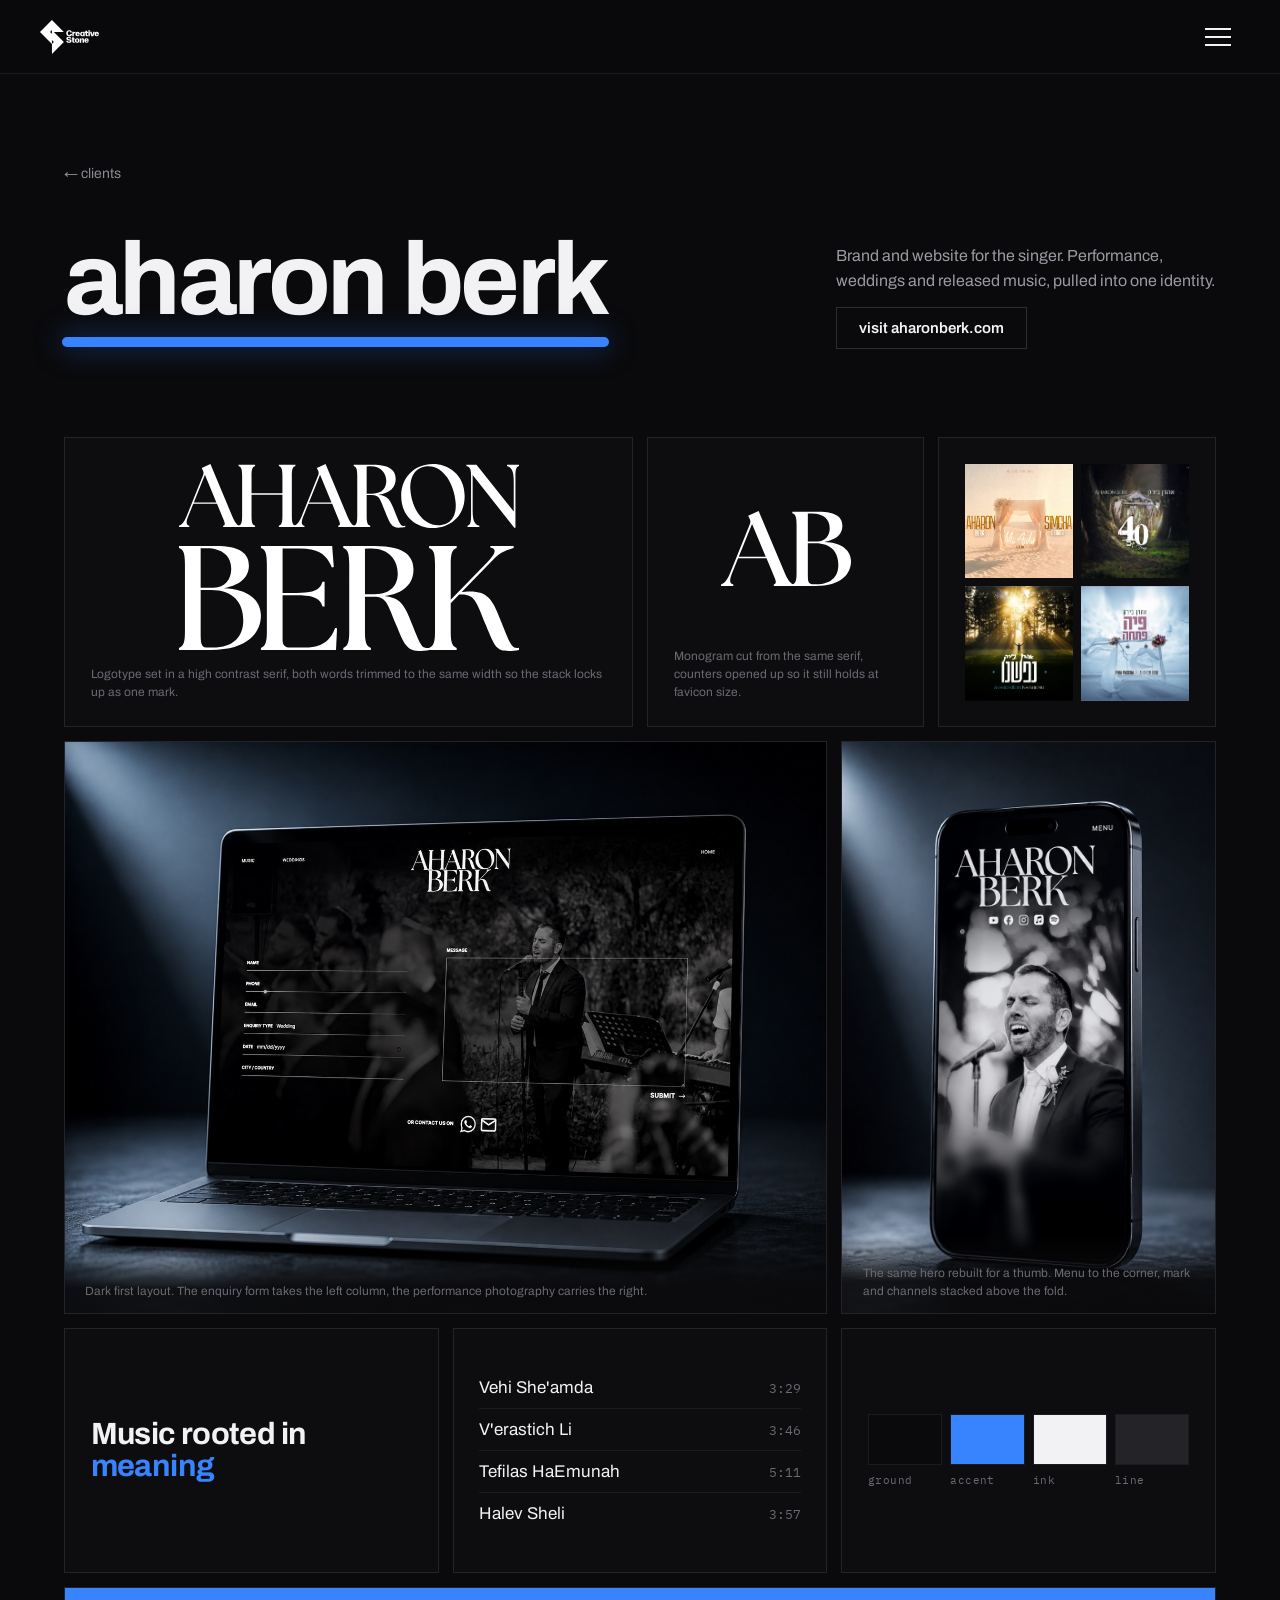
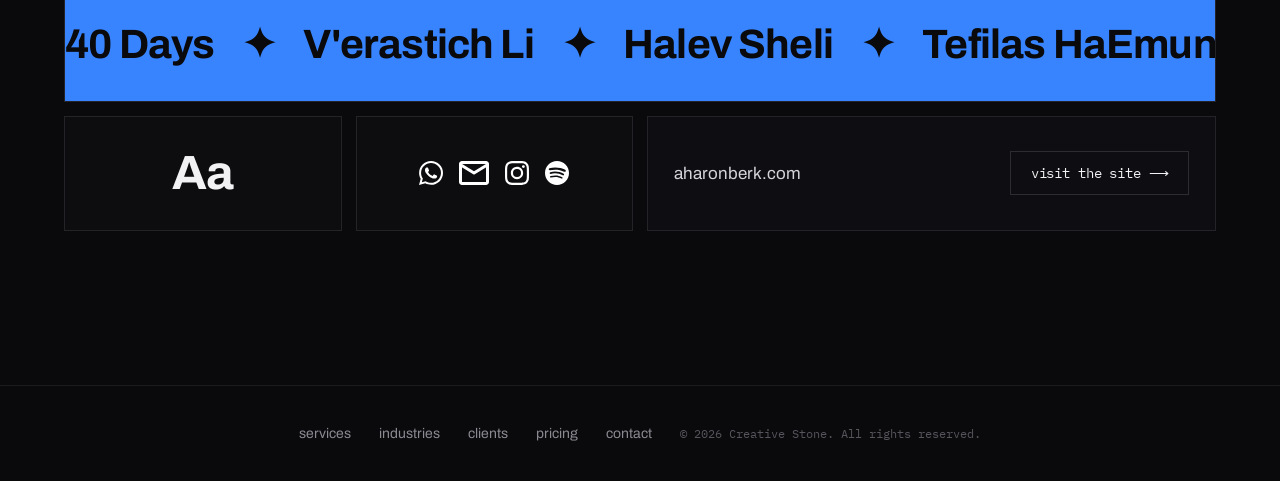
==== commit 8bb64101: "Add Global Tech and Rows One client bento pages New case-study pages for two clients, following the " ====
--- a/aharon-berk.html
+++ b/aharon-berk.html
@@ -3,6 +3,13 @@
 <head>
 <meta charset="utf-8">
 <meta name="viewport" content="width=device-width, initial-scale=1">
+<script>
+  !function(t,e){var o,n,p,r;e.__SV||(window.posthog=e,e._i=[],e.init=function(i,s,a){function g(t,e){var o=e.split(".");2==o.length&&(t=t[o[0]],e=o[1]),t[e]=function(){t.uid.push([e].concat(Array.prototype.slice.call(arguments,0)))}}(p=t.createElement("script")).type="text/javascript",p.crossOrigin="anonymous",p.async=!0,p.src=s.api_host.replace(".i.posthog.com","-assets.i.posthog.com")+"/static/array.js",(r=t.getElementsByTagName("script")[0]).parentNode.insertBefore(p,r);var u=e;for(void 0!==a?u=e[a]=[]:a="posthog",u.people=u.people||[],u.toString=function(t){var e="posthog";return"posthog"!==a&&(e+="."+a),t||(e+=" (stub)"),e},u.people.toString=function(){return u.toString(1)+".people (stub)"},o="init capture register register_once register_for_session unregister unregister_for_session getFeatureFlag getFeatureFlagPayload isFeatureEnabled reloadFeatureFlags updateEarlyAccessFeatureEnrollment getEarlyAccessFeatures on onFeatureFlags onSessionId getSurveys getActiveMatchingSurveys renderSurvey canRenderSurvey getNextSurveyStep identify setPersonProperties group resetGroups setPersonPropertiesForFlags resetPersonPropertiesForFlags setGroupPropertiesForFlags resetGroupPropertiesForFlags reset get_distinct_id getGroups get_session_id get_session_replay_url alias set_config startSessionRecording stopSessionRecording sessionRecordingStarted captureException loadToolbar get_property getSessionProperty createPersonProfile opt_in_capturing opt_out_capturing has_opted_in_capturing has_opted_out_capturing clear_opt_in_out_capturing debug".split(" "),n=0;n<o.length;n++)g(u,o[n]);e._i.push([i,s,a])},e.__SV=1)}(document,window.posthog||[]);
+  posthog.init('phc_B52YjY34fuUH8UAy9NRpbMeyKHjL8NgUHdQLBUpmoetk', {
+      api_host: 'https://us.i.posthog.com',
+      person_profiles: 'identified_only'
+  })
+</script>
 <title>Aharon Berk | Creative Stone</title>
 <link rel="preconnect" href="https://fonts.googleapis.com">
 <link rel="preconnect" href="https://fonts.gstatic.com" crossorigin>
@@ -51,7 +58,6 @@
 
   <div class="case-hero">
     <div>
-      <p class="case-hero__eyebrow">client</p>
       <h1 class="case-hero__title">aharon berk</h1>
     </div>
     <div class="case-hero__meta">
--- a/styles.css
+++ b/styles.css
@@ -2637,10 +2637,9 @@
 .ab-caption {
   flex: 0 0 auto;
   margin: 14px 0 0;
-  font-family: 'IBM Plex Mono', monospace;
-  font-size: 11px;
+  font-family: 'Archivo', sans-serif;
+  font-size: 12px;
   line-height: 1.5;
-  letter-spacing: 0.015em;
   color: #6a6a72;
   transition: color .3s ease;
 }
@@ -2840,3 +2839,443 @@
   .ab-cell--screen img,
   .ab-cell--screen-alt img { transition: none; }
 }
+
+/* ---- Global Tech bento ----
+   Same case-page/case-hero shell and the same ab-cell/ab-caption pattern as
+   the Aharon Berk bento above (column, body + note under it), just under a
+   gt- prefix since this grid has its own five source assets rather than an
+   in-house design-file export. The refreshed globe mark is the point of the
+   rebrand, so it gets the tallest cell and a lit, accent-tinted panel — every
+   other cell sits on the plain dark surface. */
+.gt-bento {
+  --cs-surface: #0d0d10;
+  --cs-surface-2: #0e0e12;
+  --cs-line-2: #1c1c20;
+  --cs-line-3: #232328;
+  --cs-line-5: #2c2c32;
+  --cs-ink: #f2f2f4;
+  --cs-ink-2: #d4d4da;
+  --cs-dim: #6a6a72;
+  --cs-on-accent: #0a0a0c;
+
+  display: grid;
+  grid-template-columns: repeat(12, 1fr);
+  grid-auto-rows: minmax(clamp(96px, 9vw, 130px), auto);
+  gap: 14px;
+  max-width: 1440px;
+  margin: 0 auto;
+}
+
+.gt-cell {
+  position: relative;
+  margin: 0;
+  overflow: hidden;
+  border: 1px solid var(--cs-line-3);
+  background: var(--cs-surface);
+  padding: clamp(18px, 2vw, 32px);
+  display: flex;
+  flex-direction: column;
+}
+
+.gt-cell__body {
+  flex: 1 1 auto;
+  min-height: 0;
+  width: 100%;
+  display: flex;
+  align-items: center;
+  justify-content: center;
+}
+
+.gt-caption {
+  flex: 0 0 auto;
+  margin: 14px 0 0;
+  font-family: 'Archivo', sans-serif;
+  font-size: 12px;
+  line-height: 1.5;
+  color: #6a6a72;
+  transition: color .3s ease;
+}
+.gt-cell:hover .gt-caption { color: #9a9aa2; }
+
+/* Column bands: 5+7 across three rows (the mark and its statement/wordmark
+   column), then 4+4+4 across three rows (the three application shots), then
+   12 for the site strip — each band sums to 12 so the grid packs solid. */
+.gt-cell--mark     { grid-column: span 5; grid-row: span 3; }
+.gt-cell--say       { grid-column: span 7; grid-row: span 1; }
+.gt-cell--wordmark  { grid-column: span 7; grid-row: span 2; padding: 0; }
+.gt-cell--cards     { grid-column: span 4; grid-row: span 3; padding: 0; }
+.gt-cell--rollup    { grid-column: span 4; grid-row: span 3; padding: 0; }
+.gt-cell--event     { grid-column: span 4; grid-row: span 3; }
+
+/* The mark cell is the headline of the rebrand: a soft accent glow behind the
+   mark on the same dark ground as every other cell, no panel — the mark's own
+   PNG transparency does the highlighting. */
+.gt-cell--mark {
+  background:
+    radial-gradient(circle at 50% 38%, rgba(var(--accent-rgb), .22), transparent 62%),
+    var(--cs-surface);
+  border-color: rgba(var(--accent-rgb), .35);
+}
+.gt-cell--mark img { width: min(62%, 280px); height: auto; display: block; }
+
+.gt-cell--say .gt-cell__body { justify-content: flex-start; }
+.gt-say {
+  margin: 0;
+  font-size: clamp(20px, 1.9vw, 30px);
+  line-height: 1.15;
+  letter-spacing: -0.02em;
+  font-weight: 700;
+  color: var(--cs-ink);
+}
+.gt-say em { font-style: normal; color: var(--accent); }
+
+.gt-cell--wordmark .gt-cell__body,
+.gt-cell--cards .gt-cell__body,
+.gt-cell--rollup .gt-cell__body { height: 100%; }
+.gt-cell--wordmark img,
+.gt-cell--cards img,
+.gt-cell--rollup img {
+  width: 100%;
+  height: 100%;
+  min-height: 0;
+  object-fit: cover;
+  display: block;
+  transition: transform .7s cubic-bezier(0.16, 1, 0.3, 1);
+}
+.gt-cell--wordmark:hover img,
+.gt-cell--cards:hover img,
+.gt-cell--rollup:hover img { transform: scale(1.03); }
+.gt-cell--wordmark .gt-caption,
+.gt-cell--cards .gt-caption,
+.gt-cell--rollup .gt-caption {
+  position: absolute;
+  left: 0;
+  right: 0;
+  bottom: 0;
+  margin: 0;
+  padding: 30px clamp(14px, 1.6vw, 22px) 13px;
+  background: linear-gradient(to top, rgba(10, 10, 12, 0.94) 40%, rgba(10, 10, 12, 0));
+  pointer-events: none;
+}
+
+/* The ECAP sponsor graphic is dense with its own baked-in type, so it is
+   framed like the mark cell instead of full-bleed cropped: contained and
+   centered rather than cover-cropped, with the caption in normal flow below
+   so nothing collides with the source image's own text. */
+.gt-cell--event .gt-cell__body { flex: 1 1 auto; }
+.gt-cell--event img {
+  width: 100%;
+  height: auto;
+  max-height: 100%;
+  object-fit: contain;
+  border-radius: 10px;
+  display: block;
+}
+
+@media (max-width: 900px) {
+  .gt-cell--mark      { grid-column: span 12; grid-row: span 2; }
+  .gt-cell--say       { grid-column: span 12; grid-row: span 1; }
+  .gt-cell--wordmark  { grid-column: span 12; grid-row: span 2; }
+  .gt-cell--cards     { grid-column: span 6; grid-row: span 3; }
+  .gt-cell--rollup    { grid-column: span 6; grid-row: span 3; }
+  .gt-cell--event     { grid-column: span 12; grid-row: span 3; }
+}
+
+@media (max-width: 560px) {
+  .gt-cell--cards,
+  .gt-cell--rollup { grid-column: span 12; }
+}
+
+@media (prefers-reduced-motion: reduce) {
+  .gt-cell--wordmark img,
+  .gt-cell--cards img,
+  .gt-cell--rollup img,
+  .gt-cell--event img { transition: none; }
+}
+
+/* Every bento image (any client bento — gt-/rw- cells alike) opens full-screen
+   on click, via the shared .case-lightbox block and script.js's click
+   handler. One lightbox markup block per page, reused by every bento there. */
+.gt-cell__body img,
+.rw-cell__body img { cursor: zoom-in; }
+
+.case-lightbox {
+  position: fixed;
+  inset: 0;
+  z-index: 200;
+  display: flex;
+  align-items: center;
+  justify-content: center;
+  padding: clamp(16px, 4vw, 56px);
+  background: rgba(6, 6, 8, 0.92);
+  opacity: 0;
+  visibility: hidden;
+  transition: opacity .25s ease;
+}
+.case-lightbox.is-open { opacity: 1; visibility: visible; }
+.case-lightbox img {
+  max-width: 100%;
+  max-height: 100%;
+  width: auto;
+  height: auto;
+  object-fit: contain;
+  box-shadow: 0 20px 60px rgba(0, 0, 0, 0.5);
+  cursor: zoom-out;
+}
+.case-lightbox__close {
+  position: absolute;
+  top: clamp(14px, 3vw, 28px);
+  right: clamp(14px, 3vw, 28px);
+  width: 44px;
+  height: 44px;
+  display: flex;
+  align-items: center;
+  justify-content: center;
+  border: 1px solid var(--cs-line-5, #2c2c32);
+  background: rgba(10, 10, 12, 0.6);
+  color: #f2f2f4;
+  cursor: pointer;
+  transition: border-color .2s ease, color .2s ease;
+}
+.case-lightbox__close:hover { border-color: var(--accent); color: var(--accent); }
+.case-lightbox__close svg { width: 20px; height: 20px; }
+
+@media (prefers-reduced-motion: reduce) {
+  .case-lightbox { transition: none; }
+}
+
+/* ---- Rows One bento ----
+   Same case-page/case-hero shell and the same ab-cell/gt-cell column pattern
+   (body + caption underneath) as the two bentos above, under an rw- prefix.
+   Rows One's source material is a mix of the monogram, a device mockup of
+   their LinkedIn page, and three UI-component screenshots pulled straight off
+   rowsone.com — the screenshots already carry their own dark, starfield
+   ground with transparent edges, so — like the mark — they're framed
+   contained rather than cover-cropped: cropping would cut into type that's
+   already sitting close to the edge. */
+.rw-bento {
+  --cs-surface: #0d0d10;
+  --cs-surface-2: #0e0e12;
+  --cs-line-2: #1c1c20;
+  --cs-line-3: #232328;
+  --cs-line-5: #2c2c32;
+  --cs-ink: #f2f2f4;
+  --cs-ink-2: #d4d4da;
+  --cs-dim: #6a6a72;
+
+  display: grid;
+  grid-template-columns: repeat(12, 1fr);
+  grid-auto-rows: minmax(clamp(96px, 9vw, 130px), auto);
+  gap: 14px;
+  max-width: 1440px;
+  margin: 0 auto;
+}
+
+.rw-cell {
+  position: relative;
+  margin: 0;
+  overflow: hidden;
+  border: 1px solid var(--cs-line-3);
+  background: var(--cs-surface);
+  padding: clamp(18px, 2vw, 32px);
+  display: flex;
+  flex-direction: column;
+}
+
+.rw-cell__body {
+  flex: 1 1 auto;
+  min-height: 0;
+  width: 100%;
+  display: flex;
+  align-items: center;
+  justify-content: center;
+}
+
+.rw-caption {
+  flex: 0 0 auto;
+  margin: 14px 0 0;
+  font-family: 'Archivo', sans-serif;
+  font-size: 12px;
+  line-height: 1.5;
+  color: #6a6a72;
+  transition: color .3s ease;
+}
+.rw-cell:hover .rw-caption { color: #9a9aa2; }
+
+/* Column bands: 5+7 across three rows (the mark and its tagline/LinkedIn
+   column), then 12 for the icon strip, then 4+4+4 across three rows (the
+   three remaining components) — each band sums to 12 so the grid packs
+   solid, same trick as the gt-bento above. */
+.rw-cell--mark      { grid-column: span 5; grid-row: span 3; }
+.rw-cell--say        { grid-column: span 7; grid-row: span 1; }
+.rw-cell--linkedin   { grid-column: span 7; grid-row: span 2; padding: 0; }
+.rw-cell--iconstrip  { grid-column: span 12; grid-row: span 2; padding: 0; }
+.rw-cell--form       { grid-column: span 4; grid-row: span 3; }
+.rw-cell--pill       { grid-column: span 4; grid-row: span 3; }
+.rw-cell--icons      { grid-column: span 4; grid-row: span 3; }
+
+/* The monogram is the headline mark, same treatment as the Global Tech globe:
+   a soft accent glow on the plain dark ground, no panel behind it. */
+.rw-cell--mark {
+  background:
+    radial-gradient(circle at 50% 38%, rgba(var(--accent-rgb), .22), transparent 62%),
+    var(--cs-surface);
+  border-color: rgba(var(--accent-rgb), .35);
+}
+.rw-cell--mark img { width: min(52%, 220px); height: auto; display: block; }
+
+.rw-cell--say .rw-cell__body { justify-content: flex-start; }
+.rw-say {
+  margin: 0;
+  font-size: clamp(20px, 1.9vw, 30px);
+  line-height: 1.15;
+  letter-spacing: -0.02em;
+  font-weight: 700;
+  color: var(--cs-ink);
+}
+.rw-say em { font-style: normal; color: var(--accent); }
+
+.rw-cell--linkedin .rw-cell__body { height: 100%; }
+.rw-cell--linkedin img {
+  width: 100%;
+  height: 100%;
+  min-height: 0;
+  object-fit: cover;
+  display: block;
+  transition: transform .7s cubic-bezier(0.16, 1, 0.3, 1);
+}
+.rw-cell--linkedin:hover img { transform: scale(1.03); }
+
+/* The three UI screenshots (icon strip, demo form, status pill) all carry
+   transparent edges around their own dark, starfield-ground components, so
+   they sit contained on the cell's matching dark ground rather than being
+   cropped or boxed. */
+.rw-cell--iconstrip .rw-cell__body,
+.rw-cell--form .rw-cell__body,
+.rw-cell--pill .rw-cell__body { flex: 1 1 auto; }
+.rw-cell--iconstrip img,
+.rw-cell--form img,
+.rw-cell--pill img {
+  width: 100%;
+  height: auto;
+  max-height: 100%;
+  object-fit: contain;
+  display: block;
+}
+.rw-cell--iconstrip { display: flex; align-items: center; padding: clamp(18px, 2vw, 32px); }
+
+/* Six of the brand's gradient service glyphs, set in their own grid — the
+   icon-system counterpart to the Aharon Berk bento's channel-icon row. */
+.rw-cell--icons .rw-cell__body {
+  display: grid;
+  grid-template-columns: repeat(3, 1fr);
+  align-items: center;
+  justify-items: center;
+  gap: clamp(10px, 2vw, 22px);
+  width: 100%;
+  height: 100%;
+}
+.rw-cell--icons img {
+  width: 100%;
+  max-width: 72px;
+  height: auto;
+  object-fit: contain;
+  display: block;
+}
+
+@media (max-width: 900px) {
+  .rw-cell--mark      { grid-column: span 12; grid-row: span 2; }
+  .rw-cell--say       { grid-column: span 12; grid-row: span 1; }
+  .rw-cell--linkedin  { grid-column: span 12; grid-row: span 2; }
+  .rw-cell--form      { grid-column: span 6; grid-row: span 3; }
+  .rw-cell--pill      { grid-column: span 6; grid-row: span 3; }
+  .rw-cell--icons     { grid-column: span 12; grid-row: span 2; }
+}
+
+@media (max-width: 560px) {
+  .rw-cell--form,
+  .rw-cell--pill { grid-column: span 12; }
+}
+
+@media (prefers-reduced-motion: reduce) {
+  .rw-cell--linkedin img { transition: none; }
+}
+
+/* ============ CONTACT FORM: SENDING + ERROR STATES ============
+   The swipe control latches when it fires, so these two states are the only
+   feedback between the gesture and either the success panel or a retry. */
+/* Email opt-in checkbox. Reads against the blue slab like .svc-picked does:
+   the label is dark type directly on the blue, and the box itself is one more
+   of the section's black boxes, with the tick drawn in the accent so it
+   matches the type inside the inputs. The native control is replaced rather
+   than hidden, so the label stays clickable and focus stays visible. */
+.contact__consent {
+  display: flex;
+  align-items: flex-start;
+  gap: 14px;
+  cursor: pointer;
+  -webkit-user-select: none;
+  user-select: none;
+}
+.contact__consent input {
+  appearance: none;
+  -webkit-appearance: none;
+  position: relative;
+  flex: 0 0 auto;
+  width: 26px;
+  height: 26px;
+  margin: 0;
+  background: #0a0a0c;
+  border: 0;
+  cursor: pointer;
+}
+.contact__consent input:focus-visible {
+  outline: 3px solid #ffffff;
+  outline-offset: 2px;
+}
+/* The tick: a rotated L drawn from two borders, scaled in when checked. */
+.contact__consent input::after {
+  content: '';
+  position: absolute;
+  left: 9px;
+  top: 4px;
+  width: 6px;
+  height: 12px;
+  border: solid var(--accent);
+  border-width: 0 2.5px 2.5px 0;
+  transform: rotate(45deg) scale(0);
+  transition: transform 140ms ease;
+}
+.contact__consent input:checked::after { transform: rotate(45deg) scale(1); }
+.contact__consent-text {
+  font-family: 'IBM Plex Mono', monospace;
+  font-size: 13px;
+  line-height: 1.5;
+  letter-spacing: 0.04em;
+  color: rgba(10, 10, 12, 0.72);
+  padding-top: 4px;
+}
+@media (prefers-reduced-motion: reduce) {
+  .contact__consent input::after { transition: none; }
+}
+
+.contact__error {
+  margin: 0;
+  padding: 12px 16px;
+  border: 1px solid rgba(255, 107, 107, 0.4);
+  background: rgba(255, 107, 107, 0.08);
+  color: #ff9d9d;
+  font-size: 14px;
+  line-height: 1.5;
+}
+
+/* Dim and lock the form while the request is in flight. The swipe control has
+   already latched itself, so this is about the inputs behind it. */
+.contact__form.is-sending {
+  opacity: 0.6;
+  pointer-events: none;
+}
+
+/* Turnstile renders an iframe; give it room without letting it stretch the
+   form's rhythm when it is in its invisible state. */
+.cf-turnstile { min-height: 0; }
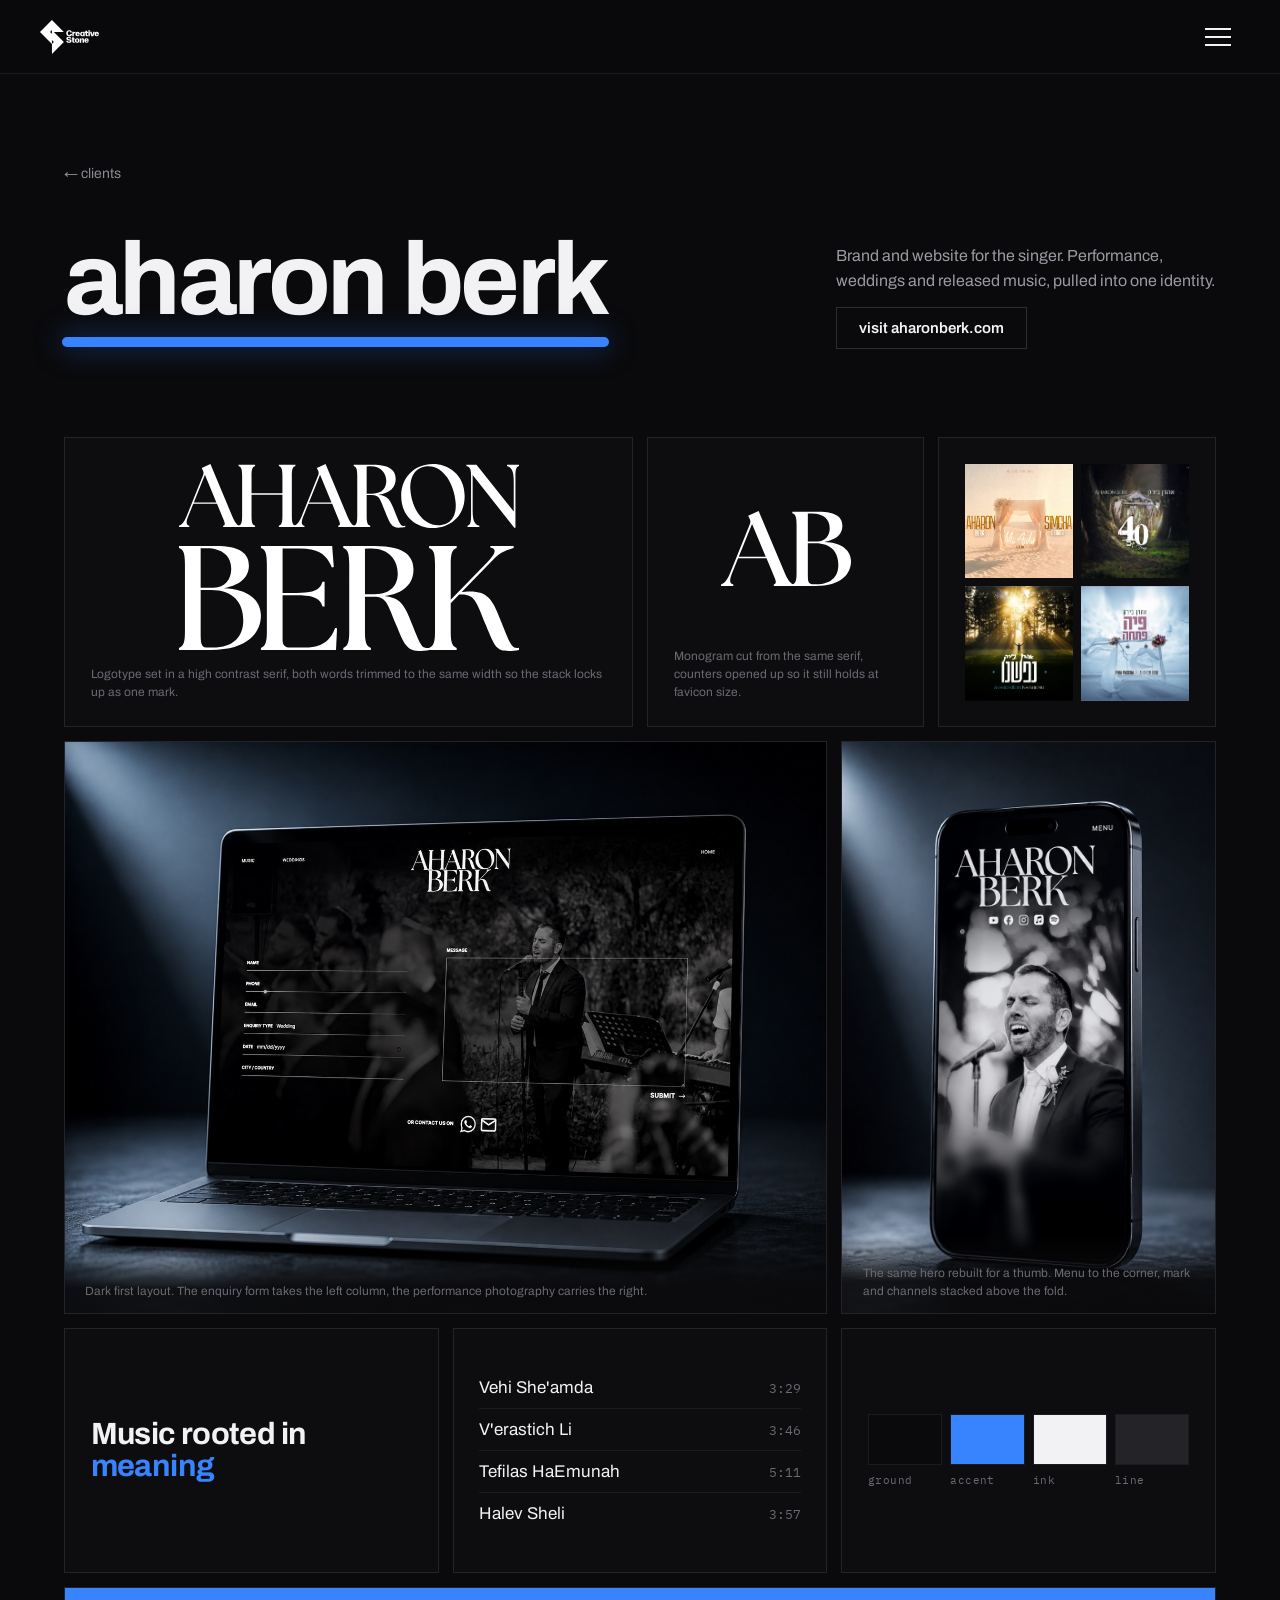
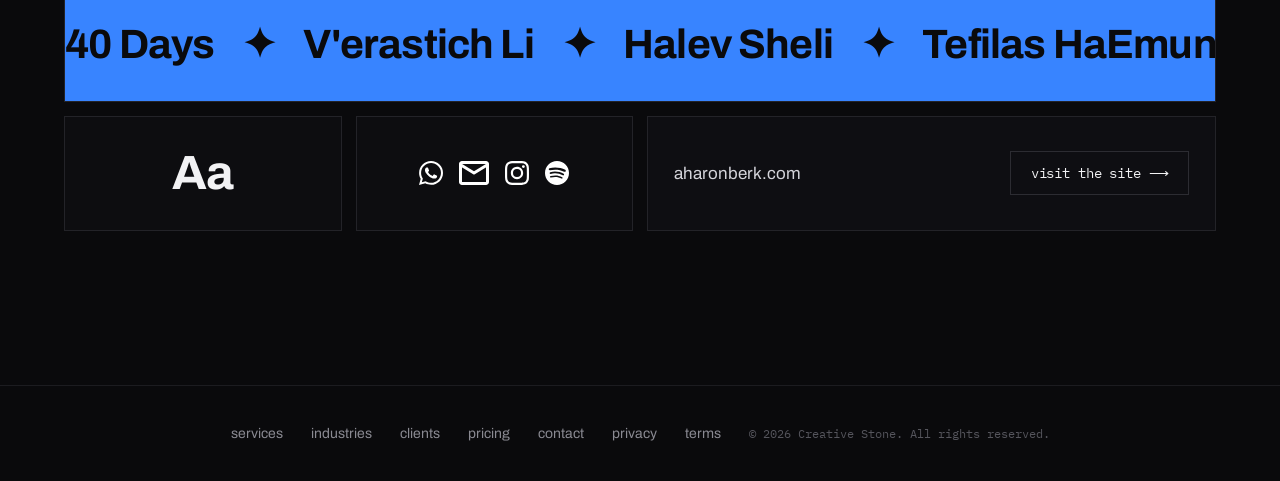
==== commit 33cd56f3: "Add Privacy Policy and Terms of Service pages Adds /privacy and /terms, grounded in the site's actua" ====
--- a/aharon-berk.html
+++ b/aharon-berk.html
@@ -3,6 +3,7 @@
 <head>
 <meta charset="utf-8">
 <meta name="viewport" content="width=device-width, initial-scale=1">
+<link rel="icon" href="assets/favicon.png" type="image/png">
 <script>
   !function(t,e){var o,n,p,r;e.__SV||(window.posthog=e,e._i=[],e.init=function(i,s,a){function g(t,e){var o=e.split(".");2==o.length&&(t=t[o[0]],e=o[1]),t[e]=function(){t.uid.push([e].concat(Array.prototype.slice.call(arguments,0)))}}(p=t.createElement("script")).type="text/javascript",p.crossOrigin="anonymous",p.async=!0,p.src=s.api_host.replace(".i.posthog.com","-assets.i.posthog.com")+"/static/array.js",(r=t.getElementsByTagName("script")[0]).parentNode.insertBefore(p,r);var u=e;for(void 0!==a?u=e[a]=[]:a="posthog",u.people=u.people||[],u.toString=function(t){var e="posthog";return"posthog"!==a&&(e+="."+a),t||(e+=" (stub)"),e},u.people.toString=function(){return u.toString(1)+".people (stub)"},o="init capture register register_once register_for_session unregister unregister_for_session getFeatureFlag getFeatureFlagPayload isFeatureEnabled reloadFeatureFlags updateEarlyAccessFeatureEnrollment getEarlyAccessFeatures on onFeatureFlags onSessionId getSurveys getActiveMatchingSurveys renderSurvey canRenderSurvey getNextSurveyStep identify setPersonProperties group resetGroups setPersonPropertiesForFlags resetPersonPropertiesForFlags setGroupPropertiesForFlags resetGroupPropertiesForFlags reset get_distinct_id getGroups get_session_id get_session_replay_url alias set_config startSessionRecording stopSessionRecording sessionRecordingStarted captureException loadToolbar get_property getSessionProperty createPersonProfile opt_in_capturing opt_out_capturing has_opted_in_capturing has_opted_out_capturing clear_opt_in_out_capturing debug".split(" "),n=0;n<o.length;n++)g(u,o[n]);e._i.push([i,s,a])},e.__SV=1)}(document,window.posthog||[]);
   posthog.init('phc_B52YjY34fuUH8UAy9NRpbMeyKHjL8NgUHdQLBUpmoetk', {
@@ -11,6 +12,11 @@
   })
 </script>
 <title>Aharon Berk | Creative Stone</title>
+<meta property="og:image" content="https://www.thecreativestone.net/assets/og-image.png">
+<meta property="og:image:width" content="1200">
+<meta property="og:image:height" content="630">
+<meta name="twitter:card" content="summary_large_image">
+<meta name="twitter:image" content="https://www.thecreativestone.net/assets/og-image.png">
 <link rel="preconnect" href="https://fonts.googleapis.com">
 <link rel="preconnect" href="https://fonts.gstatic.com" crossorigin>
 <link href="https://fonts.googleapis.com/css2?family=Archivo:wght@400;500;600;700&family=IBM+Plex+Mono:wght@400;500&display=swap" rel="stylesheet">
@@ -22,24 +28,24 @@
 <!-- Same header/burger/drawer as the rest of the site; script.js drives all
      three off #siteHeader/#navToggle. -->
 <header id="siteHeader" style="position: fixed; top: 0; left: 0; right: 0; z-index: 50; display: flex; align-items: center; justify-content: space-between; height: 74px; padding: 0 40px; background: rgba(10, 10, 12, 0.72); backdrop-filter: blur(16px); -webkit-backdrop-filter: blur(16px); border-bottom: 1px solid #1c1c20;">
-  <a href="index.html" style="display: flex; align-items: center;">
+  <a href="/" style="display: flex; align-items: center;">
     <img src="assets/logo.svg" alt="Creative Stone" style="height: 34px; width: auto; display: block;">
   </a>
   <div style="display: flex; align-items: center; gap: 10px;">
     <nav style="display: flex; align-items: center; gap: 0; overflow: hidden;">
-      <a href="index.html#services" class="btn-outline nav-item" style="width: 150px; font-size: 20px; font-weight: 600; transition-delay: 0.18s;">
+      <a href="/#services" class="btn-outline nav-item" style="width: 150px; font-size: 20px; font-weight: 600; transition-delay: 0.18s;">
         <span class="nav-slide-label nav-slide-original">services</span>
         <span class="nav-slide-label nav-slide-duplicate">services</span>
       </a>
-      <a href="index.html#industries" class="btn-outline nav-item" style="width: 170px; font-size: 20px; font-weight: 600; transition-delay: 0.12s;">
+      <a href="/#industries" class="btn-outline nav-item" style="width: 170px; font-size: 20px; font-weight: 600; transition-delay: 0.12s;">
         <span class="nav-slide-label nav-slide-original">industries</span>
         <span class="nav-slide-label nav-slide-duplicate">industries</span>
       </a>
-      <a href="clients.html" class="btn-outline nav-item" style="width: 135px; font-size: 20px; font-weight: 600; transition-delay: 0.06s;">
+      <a href="/clients" class="btn-outline nav-item" style="width: 135px; font-size: 20px; font-weight: 600; transition-delay: 0.06s;">
         <span class="nav-slide-label nav-slide-original">clients</span>
         <span class="nav-slide-label nav-slide-duplicate">clients</span>
       </a>
-      <a href="plans.html" class="btn-outline nav-item" style="width: 135px; font-size: 20px; font-weight: 600; transition-delay: 0s;">
+      <a href="/plans" class="btn-outline nav-item" style="width: 135px; font-size: 20px; font-weight: 600; transition-delay: 0s;">
         <span class="nav-slide-label nav-slide-original">pricing</span>
         <span class="nav-slide-label nav-slide-duplicate">pricing</span>
       </a>
@@ -54,7 +60,7 @@
 
 <!-- ============ CASE STUDY ============ -->
 <main class="case-page">
-  <a href="clients.html" class="case-back">&larr; clients</a>
+  <a href="/clients" class="case-back">&larr; clients</a>
 
   <div class="case-hero">
     <div>
@@ -174,11 +180,13 @@
 
 <footer style="border-top: 1px solid #1c1c20; padding: 40px; display: flex; flex-wrap: wrap; align-items: center; justify-content: center; gap: 20px 28px;">
   <nav style="display: flex; gap: 28px; font-size: 14px;">
-    <a href="index.html#services" style="color: #8a8a92;">services</a>
-    <a href="index.html#industries" style="color: #8a8a92;">industries</a>
-    <a href="clients.html" style="color: #8a8a92;">clients</a>
-    <a href="plans.html" style="color: #8a8a92;">pricing</a>
-    <a href="index.html#contact" style="color: #8a8a92;">contact</a>
+    <a href="/#services" style="color: #8a8a92;">services</a>
+    <a href="/#industries" style="color: #8a8a92;">industries</a>
+    <a href="/clients" style="color: #8a8a92;">clients</a>
+    <a href="/plans" style="color: #8a8a92;">pricing</a>
+    <a href="/#contact" style="color: #8a8a92;">contact</a>
+    <a href="/privacy" style="color: #8a8a92;">privacy</a>
+    <a href="/terms" style="color: #8a8a92;">terms</a>
   </nav>
   <span style="font-family: 'IBM Plex Mono', monospace; font-size: 12px; color: #55555c;">&copy; 2026 Creative Stone. All rights reserved.</span>
 </footer>
